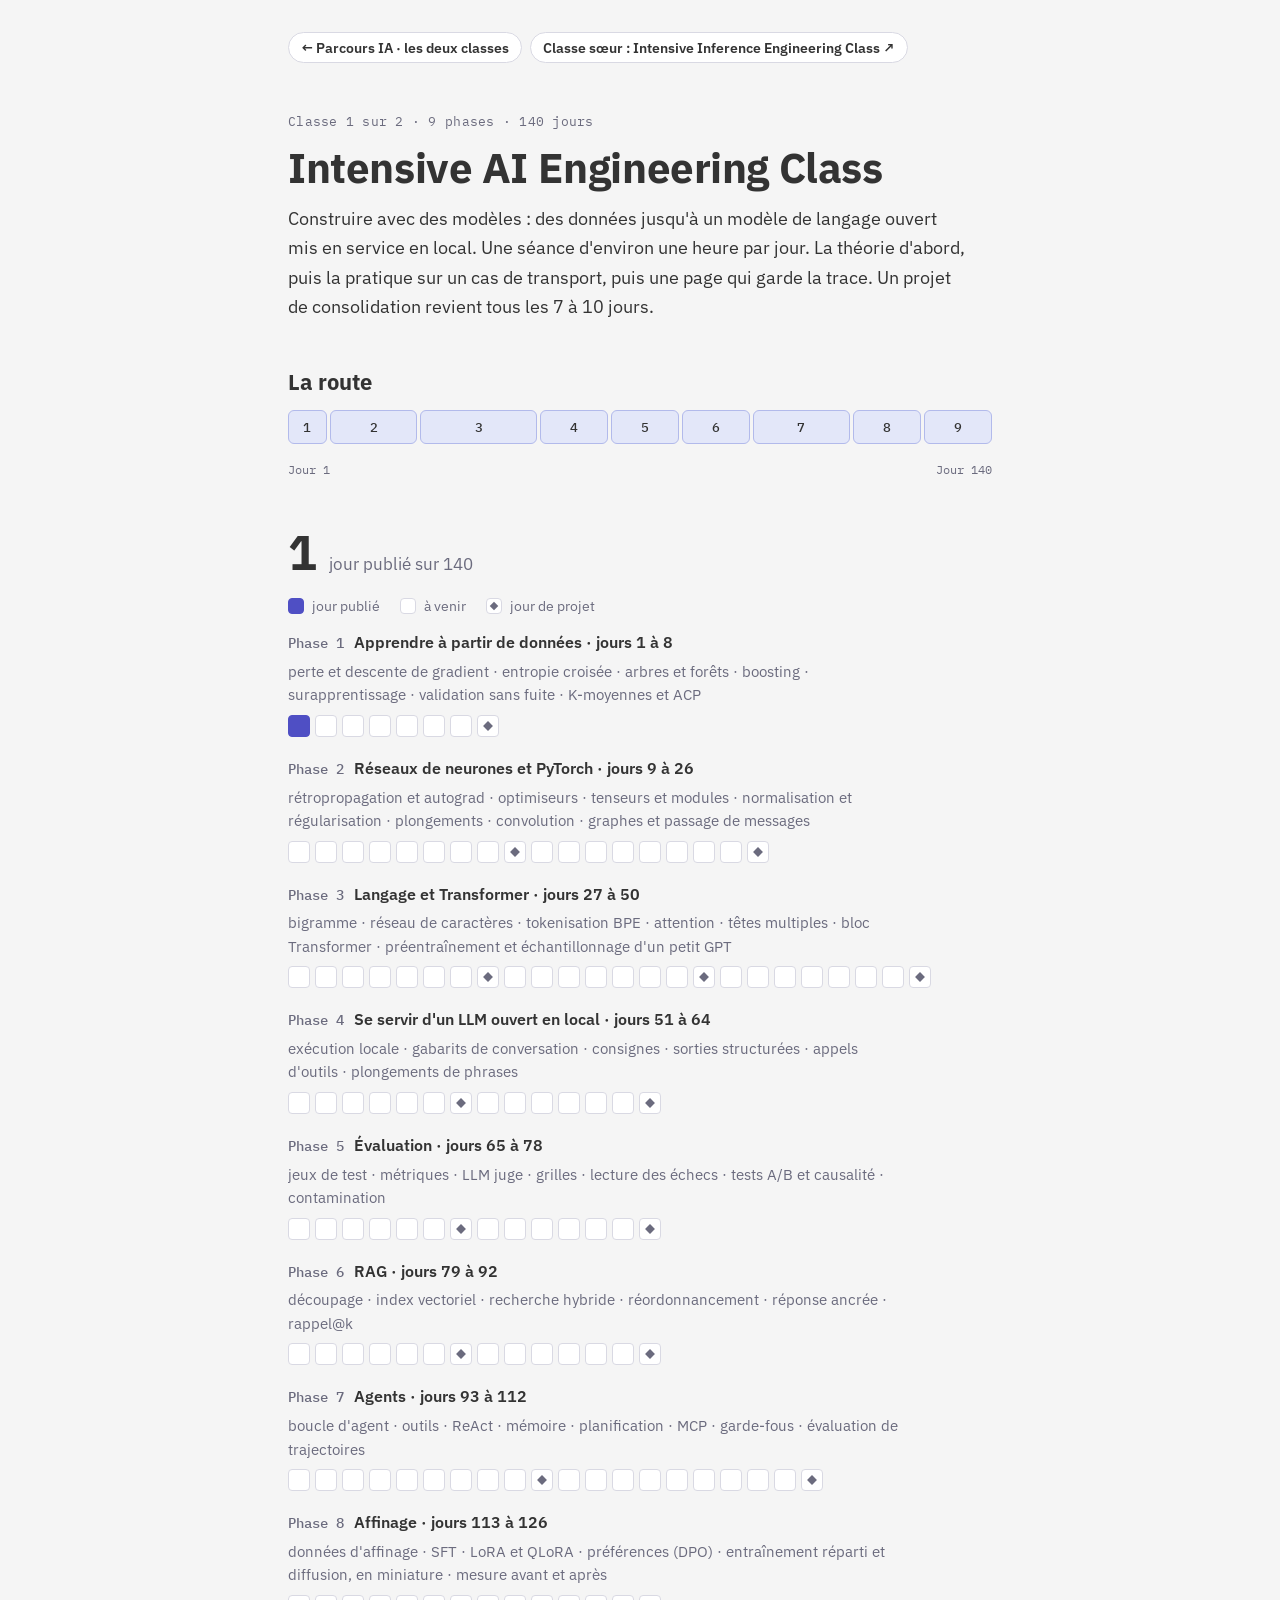
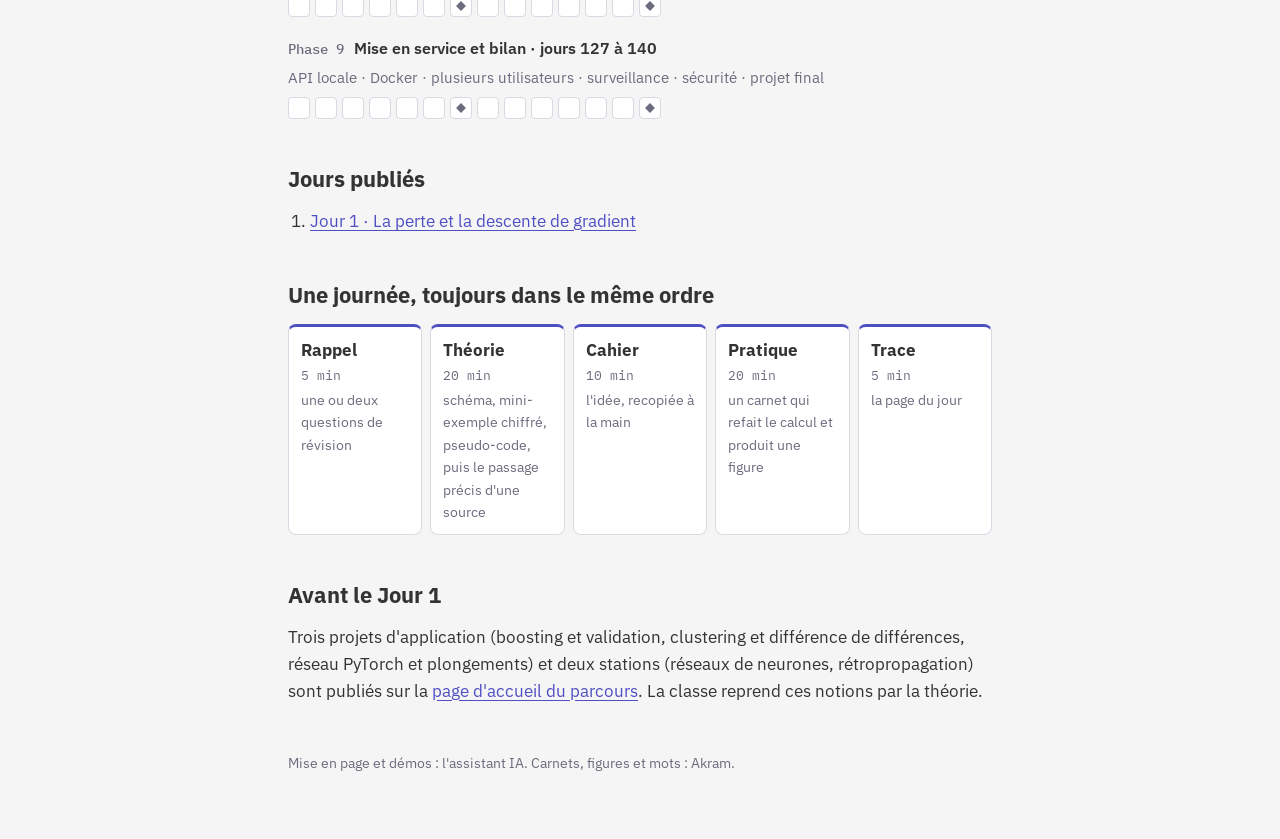
==== docs/index.html @ 98e8d077 "Ouverture de la classe : la route des 140 jours et le Jour 1, la perte et la descente de gradient" ====
<!doctype html>
<html lang="fr">
<head>
<meta charset="utf-8">
<meta name="viewport" content="width=device-width, initial-scale=1, viewport-fit=cover">
<title>Intensive AI Engineering Class</title>
<meta name="description" content="Une classe intensive de 140 jours en IA appliquée : des données jusqu'à un modèle de langage ouvert mis en service en local. La théorie d'abord, une page par jour, un projet tous les 7 à 10 jours.">
<link rel="preconnect" href="https://fonts.googleapis.com">
<link rel="preconnect" href="https://fonts.gstatic.com" crossorigin>
<link rel="stylesheet" href="https://fonts.googleapis.com/css2?family=IBM+Plex+Mono:wght@400;500&family=IBM+Plex+Sans:wght@400;600;700&display=swap">
<link rel="stylesheet" href="style.css">
</head>
<body>
<main class="page-jours">
  <nav aria-label="Pages liées">
    <ul class="liens-haut">
      <li><a href="https://akrambouznad789-cyber.github.io/roadmap-ia/">← Parcours IA · les deux classes</a></li>
      <li><a href="https://akrambouznad789-cyber.github.io/intensive-inference-engineering-class/">Classe sœur : Intensive Inference Engineering Class ↗</a></li>
    </ul>
  </nav>

  <header class="entete">
    <p class="surtitre">Classe 1 sur 2 · 9 phases · 140 jours</p>
    <h1>Intensive AI Engineering Class</h1>
    <p class="chapeau">Construire avec des modèles : des données jusqu'à un modèle de langage ouvert mis en service en local. Une séance d'environ une heure par jour. La théorie d'abord, puis la pratique sur un cas de transport, puis une page qui garde la trace. Un projet de consolidation revient tous les 7 à 10 jours.</p>
  </header>

  <section aria-labelledby="route-titre">
    <h2 id="route-titre">La route</h2>
    <ol class="ligne-phases" id="ligne-phases"></ol>
    <p class="reperes-jours" aria-hidden="true"><span>Jour 1</span><span>Jour 140</span></p>
  </section>

  <section aria-labelledby="progression-titre">
    <h2 id="progression-titre" class="sr-titre">Progression</h2>
    <p class="compte"><strong id="compte">0</strong><span id="compte-texte">jour publié sur 140</span></p>
    <p class="legende">
      <span><i class="case faite" aria-hidden="true"></i> jour publié</span>
      <span><i class="case" aria-hidden="true"></i> à venir</span>
      <span><i class="case projet" aria-hidden="true"></i> jour de projet</span>
    </p>
    <div class="phases" id="phases"></div>
  </section>

  <section aria-labelledby="liste-titre">
    <h2 id="liste-titre">Jours publiés</h2>
    <ol class="liste-jours" id="liste-jours"></ol>
    <p class="note" id="liste-vide" hidden>Aucun jour publié pour l'instant : le Jour 1 ouvre la phase 1.</p>
  </section>

  <section aria-labelledby="recette-titre">
    <h2 id="recette-titre">Une journée, toujours dans le même ordre</h2>
    <ol class="recette">
      <li><strong>Rappel</strong><span class="duree">5 min</span><span class="quoi">une ou deux questions de révision</span></li>
      <li><strong>Théorie</strong><span class="duree">20 min</span><span class="quoi">schéma, mini-exemple chiffré, pseudo-code, puis le passage précis d'une source</span></li>
      <li><strong>Cahier</strong><span class="duree">10 min</span><span class="quoi">l'idée, recopiée à la main</span></li>
      <li><strong>Pratique</strong><span class="duree">20 min</span><span class="quoi">un carnet qui refait le calcul et produit une figure</span></li>
      <li><strong>Trace</strong><span class="duree">5 min</span><span class="quoi">la page du jour</span></li>
    </ol>
  </section>

  <section aria-labelledby="avant-titre">
    <h2 id="avant-titre">Avant le Jour 1</h2>
    <p>Trois projets d'application (boosting et validation, clustering et différence de différences, réseau PyTorch et plongements) et deux stations (réseaux de neurones, rétropropagation) sont publiés sur la <a href="https://akrambouznad789-cyber.github.io/roadmap-ia/">page d'accueil du parcours</a>. La classe reprend ces notions par la théorie.</p>
  </section>

  <p class="attribution">Mise en page et démos : l'assistant IA. Carnets, figures et mots : Akram.</p>
</main>

<!-- La seule chose à mettre à jour chaque jour : une ligne par jour publié, par exemple
     { "numero": 1, "titre": "La perte et la descente de gradient" } -->
<script type="application/json" id="jours-publies">
[
  { "numero": 1, "titre": "La perte et la descente de gradient" }
]
</script>

<!-- Les phases de la classe. La vitrine (akrambouznad789-cyber.github.io) lit ce bloc et celui des jours publiés ;
     la page d'accueil du parcours (dépôt roadmap-ia) reprend les noms et les bornes. -->
<script type="application/json" id="phases-de-la-classe">
[
  { "numero": 1, "nom": "Apprendre à partir de données", "debut": 1, "fin": 8, "projets": [8],
    "contenu": "perte et descente de gradient · entropie croisée · arbres et forêts · boosting · surapprentissage · validation sans fuite · K-moyennes et ACP" },
  { "numero": 2, "nom": "Réseaux de neurones et PyTorch", "debut": 9, "fin": 26, "projets": [17, 26],
    "contenu": "rétropropagation et autograd · optimiseurs · tenseurs et modules · normalisation et régularisation · plongements · convolution · graphes et passage de messages" },
  { "numero": 3, "nom": "Langage et Transformer", "debut": 27, "fin": 50, "projets": [34, 42, 50],
    "contenu": "bigramme · réseau de caractères · tokenisation BPE · attention · têtes multiples · bloc Transformer · préentraînement et échantillonnage d'un petit GPT" },
  { "numero": 4, "nom": "Se servir d'un LLM ouvert en local", "debut": 51, "fin": 64, "projets": [57, 64],
    "contenu": "exécution locale · gabarits de conversation · consignes · sorties structurées · appels d'outils · plongements de phrases" },
  { "numero": 5, "nom": "Évaluation", "debut": 65, "fin": 78, "projets": [71, 78],
    "contenu": "jeux de test · métriques · LLM juge · grilles · lecture des échecs · tests A/B et causalité · contamination" },
  { "numero": 6, "nom": "RAG", "debut": 79, "fin": 92, "projets": [85, 92],
    "contenu": "découpage · index vectoriel · recherche hybride · réordonnancement · réponse ancrée · rappel@k" },
  { "numero": 7, "nom": "Agents", "debut": 93, "fin": 112, "projets": [102, 112],
    "contenu": "boucle d'agent · outils · ReAct · mémoire · planification · MCP · garde-fous · évaluation de trajectoires" },
  { "numero": 8, "nom": "Affinage", "debut": 113, "fin": 126, "projets": [119, 126],
    "contenu": "données d'affinage · SFT · LoRA et QLoRA · préférences (DPO) · entraînement réparti et diffusion, en miniature · mesure avant et après" },
  { "numero": 9, "nom": "Mise en service et bilan", "debut": 127, "fin": 140, "projets": [133, 140],
    "contenu": "API locale · Docker · plusieurs utilisateurs · surveillance · sécurité · projet final" }
]
</script>

<script>
  const NOMBRE_DE_JOURS = 140;
  const PHASES = JSON.parse(document.getElementById("phases-de-la-classe").textContent);

  const joursPublies = JSON.parse(document.getElementById("jours-publies").textContent);
  const titreParJour = new Map(joursPublies.map((jour) => [jour.numero, jour.titre]));
  const adresseDuJour = (numero) => `jours/jour-${String(numero).padStart(3, "0")}/`;

  function dessinerUnSegment(phase) {
    const lien = document.createElement("a");
    lien.href = `#phase-${phase.numero}`;
    lien.textContent = phase.numero;
    lien.title = `Phase ${phase.numero} · ${phase.nom} · jours ${phase.debut} à ${phase.fin}`;
    lien.setAttribute("aria-label", lien.title);
    const segment = document.createElement("li");
    segment.style.setProperty("--jours", phase.fin - phase.debut + 1);
    segment.append(lien);
    return segment;
  }

  function dessinerUnePhase(phase) {
    const bloc = document.createElement("div");
    bloc.className = "phase";
    bloc.id = `phase-${phase.numero}`;
    const titre = document.createElement("h3");
    const etiquette = document.createElement("span");
    etiquette.className = "numero";
    etiquette.textContent = `Phase ${phase.numero}`;
    titre.append(etiquette, document.createTextNode(`${phase.nom} · jours ${phase.debut} à ${phase.fin}`));
    const contenu = document.createElement("p");
    contenu.className = "contenu";
    contenu.textContent = phase.contenu;

    const cases = document.createElement("ul");
    cases.className = "cases";
    for (let numero = phase.debut; numero <= phase.fin; numero += 1) {
      const titreDuJour = titreParJour.get(numero);
      const estUnProjet = phase.projets.includes(numero);
      const description = `Jour ${numero}${estUnProjet ? ", projet" : ""}${titreDuJour ? ` : ${titreDuJour}` : ", à venir"}`;
      const marque = document.createElement(titreDuJour ? "a" : "span");
      marque.className = ["case", titreDuJour ? "faite" : "", estUnProjet ? "projet" : ""].join(" ").trim();
      marque.title = description;
      marque.setAttribute("aria-label", description);
      if (titreDuJour) {
        marque.href = adresseDuJour(numero);
      } else {
        marque.setAttribute("role", "img");
      }
      const element = document.createElement("li");
      element.append(marque);
      cases.append(element);
    }
    bloc.append(titre, contenu, cases);
    return bloc;
  }

  document.getElementById("ligne-phases").append(...PHASES.map(dessinerUnSegment));
  document.getElementById("phases").append(...PHASES.map(dessinerUnePhase));

  const nombrePublies = joursPublies.length;
  document.getElementById("compte").textContent = nombrePublies;
  document.getElementById("compte-texte").textContent =
    `${nombrePublies > 1 ? "jours publiés" : "jour publié"} sur ${NOMBRE_DE_JOURS}`;

  const liste = document.getElementById("liste-jours");
  for (const jour of [...joursPublies].sort((a, b) => a.numero - b.numero)) {
    const lien = document.createElement("a");
    lien.href = adresseDuJour(jour.numero);
    lien.textContent = `Jour ${jour.numero} · ${jour.titre}`;
    const element = document.createElement("li");
    element.append(lien);
    liste.append(element);
  }
  liste.hidden = nombrePublies === 0;
  document.getElementById("liste-vide").hidden = nombrePublies > 0;
</script>
</body>
</html>
---- docs/style.css ----
/* Pages des deux classes intensives : la route des 140 jours et une fiche de cahier par jour.
   Le même fichier sert aux deux classes : une retouche ici se reporte dans l'autre classe.
   Une colonne de lecture d'environ 70 caractères ; la démo déborde un peu sur les grands écrans.
   Charte « Quiet Light indigo » : le thème Quiet Light de VS Code, violet tiré vers le bleu ;
   IBM Plex Sans pour le texte, IBM Plex Mono pour le code et les chiffres. */
:root {
  --fond: #F5F5F5;
  --surface: #FFFFFF;
  --texte: #333333;
  --secondaire: #6B6B7E;
  --filet: #D9D9E3;
  --accent: #4F4FC4;      /* liens, compteur, focus */
  --marque: #4F4FC4;      /* série 1 des graphiques : ce qu'on veut montrer */
  --serie-2: #C0702A;
  --serie-3: #008B7E;
  --neutre: #C9C9D6;      /* le contexte dans un graphique */
  --police-texte: "IBM Plex Sans", "Segoe UI", system-ui, sans-serif;
  --police-code: "IBM Plex Mono", ui-monospace, Consolas, monospace;
  color-scheme: light;
}
@media (prefers-color-scheme: dark) {
  :root:not([data-theme="light"]) {
    --fond: #1C1C24; --surface: #262632; --texte: #E6E6EE; --secondaire: #A3A3B5; --filet: #3A3A4A;
    --accent: #9C9CF2; --marque: #7C7CE8; --serie-2: #C47A38; --serie-3: #2FA898; --neutre: #4A4A5E;
    color-scheme: dark;
  }
}
:root[data-theme="dark"] {
  --fond: #1C1C24; --surface: #262632; --texte: #E6E6EE; --secondaire: #A3A3B5; --filet: #3A3A4A;
  --accent: #9C9CF2; --marque: #7C7CE8; --serie-2: #C47A38; --serie-3: #2FA898; --neutre: #4A4A5E;
  color-scheme: dark;
}
/* La classe Inférence marque ses jours en sarcelle (série 3) ; les liens restent indigo. */
.classe-inference { --marque: var(--serie-3); }

* { box-sizing: border-box; }
[hidden] { display: none !important; }
/* Titre lu par les lecteurs d'écran, caché à l'œil : le grand compteur le remplace. */
.sr-titre { position: absolute; width: 1px; height: 1px; overflow: hidden; clip-path: inset(50%); white-space: nowrap; }
body {
  margin: 0;
  background: var(--fond);
  color: var(--texte);
  font-family: var(--police-texte);
  font-size: 17px;
  line-height: 1.6;
}
.page-jour, .page-jours {
  max-width: 46rem;
  margin: 0 auto;
  padding-left: max(16px, env(safe-area-inset-left, 0px));
  padding-right: max(16px, env(safe-area-inset-right, 0px));
  padding-block: 32px 64px;
  display: grid;
  gap: 48px;
}
.page-jour > *, .page-jours > * { min-width: 0; }
h1, h2, h3 { margin: 0; line-height: 1.15; text-wrap: balance; }
h1 { font-size: clamp(1.9rem, 5vw, 2.6rem); font-weight: 700; letter-spacing: -0.01em; }
h2 { font-size: 1.35rem; font-weight: 700; }
h3 { font-size: 1.05rem; font-weight: 600; }
p, ul, ol { margin: 0; }
ul, ol { padding-left: 1.3em; display: grid; gap: 6px; }
a { color: var(--accent); text-underline-offset: 3px; }
a:focus-visible, button:focus-visible, input:focus-visible { outline: 3px solid var(--accent); outline-offset: 2px; }
code { font-family: var(--police-code); font-size: 0.9em; overflow-wrap: anywhere; }

/* En-tête du jour */
.retour { font-family: var(--police-code); font-size: 0.85rem; }
.entete { display: grid; gap: 12px; }
.surtitre { font-family: var(--police-code); font-size: 0.82rem; color: var(--secondaire); letter-spacing: 0.02em; }
.compteur { height: 6px; border-radius: 3px; background: color-mix(in oklab, var(--marque) 16%, var(--surface)); overflow: hidden; }
.compteur span { display: block; height: 100%; border-radius: 3px; background: var(--marque); }
.chapeau { font-size: 1.15rem; max-width: 62ch; }

/* Sections numérotées : l'ordre de la journée (notions, démo, pratique, mots) */
.page-jour section { display: grid; gap: 16px; }
.page-jour section > * { min-width: 0; }
.numero { font-family: var(--police-code); font-weight: 500; color: var(--secondaire); margin-right: 10px; }
.page-jour p { max-width: 68ch; }

/* Encadrés : seuls le schéma et la démo sont des objets à part */
.carte { background: var(--surface); border: 1px solid var(--filet); border-radius: 10px; padding: 18px; display: grid; gap: 14px; }
@media (min-width: 64rem) { #demo .carte { margin-inline: -4rem; } }
figure { margin: 0; display: grid; gap: 8px; min-width: 0; }
figcaption, .note { color: var(--secondaire); font-size: 0.9rem; }
.defilant { overflow-x: auto; }
.defilant svg { display: block; width: 100%; height: auto; }
/* Un schéma garde un texte lisible sur téléphone : il défile de côté plutôt que de rétrécir. */
.defilant svg.schema { min-width: 520px; }

/* Pseudo-code : la recette à recopier dans le cahier */
pre.pseudo {
  margin: 0; padding: 14px 16px; overflow-x: auto;
  font-family: var(--police-code); font-size: 0.9rem; line-height: 1.55;
  background: var(--surface); border: 1px solid var(--filet); border-left: 3px solid var(--accent); border-radius: 0 8px 8px 0;
}

/* Tableaux de chiffres */
table.chiffres { border-collapse: collapse; width: 100%; font-size: 0.93rem; font-variant-numeric: tabular-nums; }
table.chiffres th { font-family: var(--police-code); font-weight: 500; font-size: 0.78rem; color: var(--secondaire); text-align: right; padding: 6px 10px; border-bottom: 1px solid var(--filet); }
table.chiffres td { text-align: right; padding: 6px 10px; border-bottom: 1px solid var(--filet); white-space: nowrap; }
table.chiffres th:first-child, table.chiffres td:first-child { text-align: left; }
table.chiffres tfoot td { border-bottom: none; font-weight: 600; }

/* Ce qui reste à écrire par Akram */
.a-ecrire { border: 1px dashed var(--filet); border-radius: 8px; padding: 12px 14px; color: var(--secondaire); font-style: italic; }

/* Commandes des démos */
.commandes { display: flex; flex-wrap: wrap; gap: 8px; align-items: center; }
.bouton {
  font: 600 0.9rem/1 var(--police-texte); padding: 9px 14px 8px; border-radius: 999px;
  border: 1px solid var(--filet); background: var(--surface); color: var(--texte); cursor: pointer;
}
.bouton:hover { border-color: var(--secondaire); }
.bouton[aria-pressed="true"] { background: var(--texte); color: var(--surface); border-color: var(--texte); }
.lecture { font-family: var(--police-code); font-size: 0.88rem; color: var(--secondaire); }
.lecture strong { color: var(--texte); font-weight: 500; }
.curseur { display: inline-flex; align-items: center; gap: 8px; margin-right: 14px; font-family: var(--police-code); font-size: 0.88rem; }
.curseur output { min-width: 1.2em; color: var(--texte); }
.curseur input { accent-color: var(--marque); }

/* Graphiques en SVG : textes aux couleurs du thème, marques fines */
.axe { stroke: var(--filet); stroke-width: 1; }
.svg-texte { font-family: var(--police-code); font-size: 12px; fill: var(--secondaire); }
.svg-texte-fort { font-family: var(--police-code); font-size: 12px; fill: var(--texte); }
.trait-contexte { fill: none; stroke: var(--neutre); stroke-width: 2; stroke-linecap: round; stroke-linejoin: round; }
.trait-accent { fill: none; stroke: var(--marque); stroke-width: 2; stroke-linecap: round; stroke-linejoin: round; }
.point-accent { fill: var(--marque); stroke: var(--surface); stroke-width: 2; }
.point-contexte { fill: var(--secondaire); stroke: var(--surface); stroke-width: 2; }
.boite { fill: var(--surface); stroke: var(--filet); stroke-width: 1.2; }
.boite-accent { fill: var(--surface); stroke: var(--marque); stroke-width: 1.6; }
.fleche { stroke: var(--secondaire); stroke-width: 1.4; fill: none; }
.pointe { fill: var(--secondaire); }

.sources ul { font-size: 0.95rem; }
.attribution { color: var(--secondaire); font-size: 0.85rem; }

/* Page de la route : liens du haut, la ligne des phases, une rangée de cases par phase */
.liens-haut { display: flex; flex-wrap: wrap; gap: 8px; list-style: none; padding: 0; }
.liens-haut a {
  display: inline-block; font: 600 0.88rem/1 var(--police-texte); padding: 8px 12px 7px; border-radius: 999px;
  border: 1px solid var(--filet); background: var(--surface); color: var(--texte); text-decoration: none;
}
.liens-haut a:hover { border-color: var(--texte); }
/* Un segment par phase, large comme son nombre de jours (--jours, posé sur chaque segment). */
.ligne-phases { display: flex; gap: 3px; list-style: none; padding: 0; }
.ligne-phases li { flex: var(--jours) 1 0; min-width: 0; }
.ligne-phases a {
  display: grid; place-items: center; height: 34px; border-radius: 6px; text-decoration: none;
  background: color-mix(in oklab, var(--marque) 14%, var(--surface));
  border: 1px solid color-mix(in oklab, var(--marque) 40%, var(--surface));
  color: var(--texte); font: 500 0.82rem/1 var(--police-code);
}
.ligne-phases a:hover { background: color-mix(in oklab, var(--marque) 28%, var(--surface)); }
.reperes-jours { display: flex; justify-content: space-between; font-family: var(--police-code); font-size: 0.78rem; color: var(--secondaire); }
.page-jours section { display: grid; gap: 16px; }
.page-jours section > * { min-width: 0; }
.compte { display: flex; align-items: baseline; gap: 12px; flex-wrap: wrap; }
.compte strong { font-size: 3rem; font-weight: 700; line-height: 1; }
.compte span { color: var(--secondaire); }
.phases { display: grid; gap: 22px; }
.phase { display: grid; gap: 8px; scroll-margin-top: 16px; }
.phase h3 { font-size: 0.98rem; }
.phase h3 .numero { font-size: 0.85rem; }
.phase .contenu { color: var(--secondaire); font-size: 0.92rem; max-width: 68ch; }
.cases { display: flex; flex-wrap: wrap; gap: 5px; list-style: none; padding: 0; }
.case {
  position: relative; display: block; width: 22px; height: 22px; border-radius: 4px;
  border: 1px solid var(--filet); background: var(--surface);
}
.case.faite { background: var(--marque); border-color: var(--marque); }
/* Un jour de projet porte un losange : la forme dit le projet, pas la couleur seule. */
.case.projet::after {
  content: ""; position: absolute; left: 50%; top: 50%; width: 7px; height: 7px;
  transform: translate(-50%, -50%) rotate(45deg); background: var(--secondaire);
}
.case.faite.projet::after { background: var(--surface); }
a.case:hover { outline: 2px solid var(--texte); outline-offset: 1px; }
.legende { display: flex; flex-wrap: wrap; gap: 8px 20px; color: var(--secondaire); font-size: 0.88rem; align-items: center; }
.legende span { display: inline-flex; gap: 8px; align-items: center; }
.legende .case { width: 16px; height: 16px; }
.legende .case.projet::after { width: 6px; height: 6px; }
.liste-jours { font-variant-numeric: tabular-nums; }
/* La recette d'une journée : cinq moments, toujours dans le même ordre. */
.recette { display: grid; grid-template-columns: repeat(auto-fit, minmax(118px, 1fr)); gap: 8px; list-style: none; padding: 0; }
.recette li {
  background: var(--surface); border: 1px solid var(--filet); border-top: 3px solid var(--marque);
  border-radius: 8px; padding: 10px 12px; display: grid; gap: 2px; align-content: start;
}
.recette .duree { font-family: var(--police-code); font-size: 0.8rem; color: var(--secondaire); }
.recette .quoi { font-size: 0.88rem; color: var(--secondaire); }

@media (prefers-reduced-motion: reduce) { * { transition: none !important; animation: none !important; } }
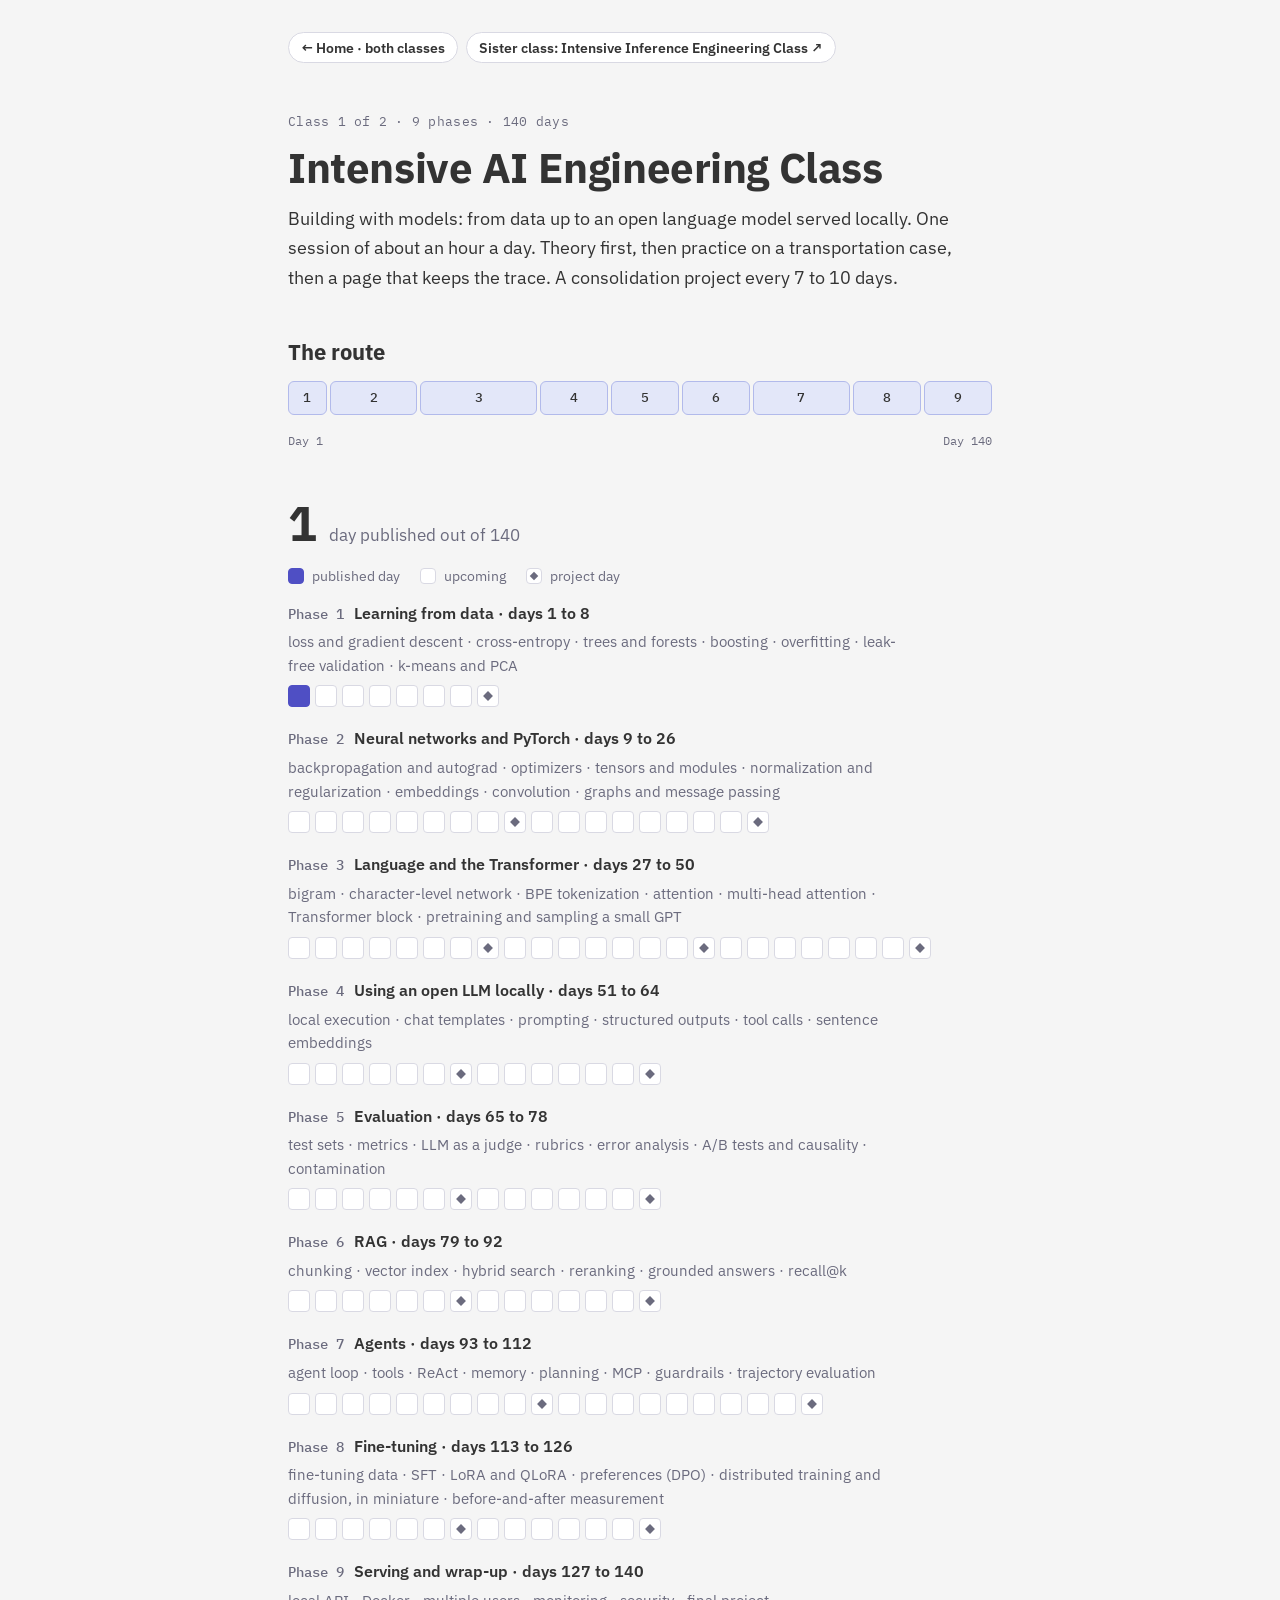
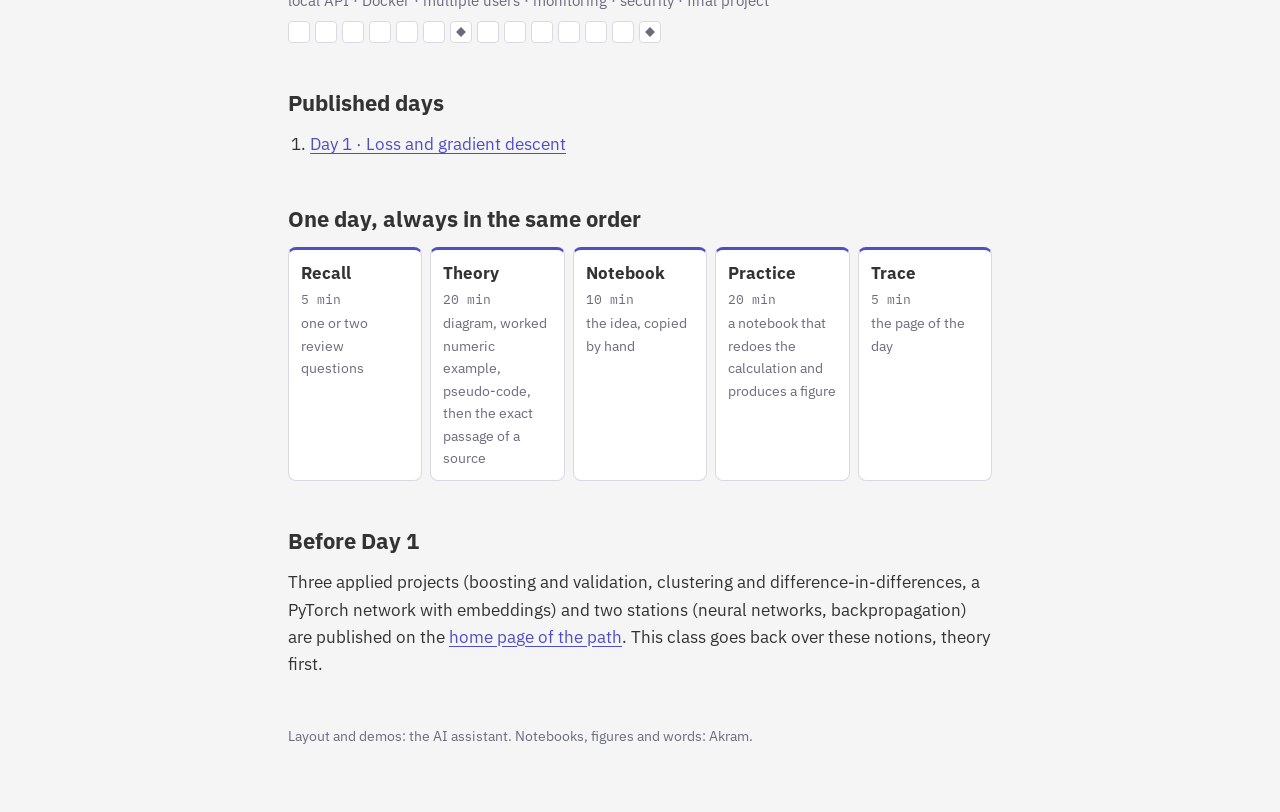
==== commit c9297278: "Public content in English: route, Day 1 page, notebook, figure, template and README The Day 1 notebo" ====
--- a/docs/index.html
+++ b/docs/index.html
@@ -1,10 +1,10 @@
 <!doctype html>
-<html lang="fr">
+<html lang="en">
 <head>
 <meta charset="utf-8">
 <meta name="viewport" content="width=device-width, initial-scale=1, viewport-fit=cover">
 <title>Intensive AI Engineering Class</title>
-<meta name="description" content="Une classe intensive de 140 jours en IA appliquée : des données jusqu'à un modèle de langage ouvert mis en service en local. La théorie d'abord, une page par jour, un projet tous les 7 à 10 jours.">
+<meta name="description" content="A 140-day intensive class in applied AI: from data up to an open language model served locally. Theory first, one page a day, a project every 7 to 10 days.">
 <link rel="preconnect" href="https://fonts.googleapis.com">
 <link rel="preconnect" href="https://fonts.gstatic.com" crossorigin>
 <link rel="stylesheet" href="https://fonts.googleapis.com/css2?family=IBM+Plex+Mono:wght@400;500&family=IBM+Plex+Sans:wght@400;600;700&display=swap">
@@ -12,169 +12,170 @@
 </head>
 <body>
 <main class="page-jours">
-  <nav aria-label="Pages liées">
+  <nav aria-label="Related pages">
     <ul class="liens-haut">
-      <li><a href="https://akrambouznad789-cyber.github.io/roadmap-ia/">← Parcours IA · les deux classes</a></li>
-      <li><a href="https://akrambouznad789-cyber.github.io/intensive-inference-engineering-class/">Classe sœur : Intensive Inference Engineering Class ↗</a></li>
+      <li><a href="https://akrambouznad789-cyber.github.io/roadmap-ia/">← Home · both classes</a></li>
+      <li><a href="https://akrambouznad789-cyber.github.io/intensive-inference-engineering-class/">Sister class: Intensive Inference Engineering Class ↗</a></li>
     </ul>
   </nav>
 
   <header class="entete">
-    <p class="surtitre">Classe 1 sur 2 · 9 phases · 140 jours</p>
+    <p class="surtitre">Class 1 of 2 · 9 phases · 140 days</p>
     <h1>Intensive AI Engineering Class</h1>
-    <p class="chapeau">Construire avec des modèles : des données jusqu'à un modèle de langage ouvert mis en service en local. Une séance d'environ une heure par jour. La théorie d'abord, puis la pratique sur un cas de transport, puis une page qui garde la trace. Un projet de consolidation revient tous les 7 à 10 jours.</p>
+    <p class="chapeau">Building with models: from data up to an open language model served locally. One session of about an hour a day. Theory first, then practice on a transportation case, then a page that keeps the trace. A consolidation project every 7 to 10 days.</p>
   </header>
 
-  <section aria-labelledby="route-titre">
-    <h2 id="route-titre">La route</h2>
-    <ol class="ligne-phases" id="ligne-phases"></ol>
-    <p class="reperes-jours" aria-hidden="true"><span>Jour 1</span><span>Jour 140</span></p>
+  <section aria-labelledby="route-title">
+    <h2 id="route-title">The route</h2>
+    <ol class="ligne-phases" id="phase-line"></ol>
+    <p class="reperes-jours" aria-hidden="true"><span>Day 1</span><span>Day 140</span></p>
   </section>
 
-  <section aria-labelledby="progression-titre">
-    <h2 id="progression-titre" class="sr-titre">Progression</h2>
-    <p class="compte"><strong id="compte">0</strong><span id="compte-texte">jour publié sur 140</span></p>
+  <section aria-labelledby="progress-title">
+    <h2 id="progress-title" class="sr-titre">Progress</h2>
+    <p class="compte"><strong id="count">0</strong><span id="count-text">day published out of 140</span></p>
     <p class="legende">
-      <span><i class="case faite" aria-hidden="true"></i> jour publié</span>
-      <span><i class="case" aria-hidden="true"></i> à venir</span>
-      <span><i class="case projet" aria-hidden="true"></i> jour de projet</span>
+      <span><i class="case faite" aria-hidden="true"></i> published day</span>
+      <span><i class="case" aria-hidden="true"></i> upcoming</span>
+      <span><i class="case projet" aria-hidden="true"></i> project day</span>
     </p>
     <div class="phases" id="phases"></div>
   </section>
 
-  <section aria-labelledby="liste-titre">
-    <h2 id="liste-titre">Jours publiés</h2>
-    <ol class="liste-jours" id="liste-jours"></ol>
-    <p class="note" id="liste-vide" hidden>Aucun jour publié pour l'instant : le Jour 1 ouvre la phase 1.</p>
+  <section aria-labelledby="list-title">
+    <h2 id="list-title">Published days</h2>
+    <ol class="liste-jours" id="day-list"></ol>
+    <p class="note" id="empty-list" hidden>No day published yet: Day 1 opens phase 1.</p>
   </section>
 
-  <section aria-labelledby="recette-titre">
-    <h2 id="recette-titre">Une journée, toujours dans le même ordre</h2>
+  <section aria-labelledby="recipe-title">
+    <h2 id="recipe-title">One day, always in the same order</h2>
     <ol class="recette">
-      <li><strong>Rappel</strong><span class="duree">5 min</span><span class="quoi">une ou deux questions de révision</span></li>
-      <li><strong>Théorie</strong><span class="duree">20 min</span><span class="quoi">schéma, mini-exemple chiffré, pseudo-code, puis le passage précis d'une source</span></li>
-      <li><strong>Cahier</strong><span class="duree">10 min</span><span class="quoi">l'idée, recopiée à la main</span></li>
-      <li><strong>Pratique</strong><span class="duree">20 min</span><span class="quoi">un carnet qui refait le calcul et produit une figure</span></li>
-      <li><strong>Trace</strong><span class="duree">5 min</span><span class="quoi">la page du jour</span></li>
+      <li><strong>Recall</strong><span class="duree">5 min</span><span class="quoi">one or two review questions</span></li>
+      <li><strong>Theory</strong><span class="duree">20 min</span><span class="quoi">diagram, worked numeric example, pseudo-code, then the exact passage of a source</span></li>
+      <li><strong>Notebook</strong><span class="duree">10 min</span><span class="quoi">the idea, copied by hand</span></li>
+      <li><strong>Practice</strong><span class="duree">20 min</span><span class="quoi">a notebook that redoes the calculation and produces a figure</span></li>
+      <li><strong>Trace</strong><span class="duree">5 min</span><span class="quoi">the page of the day</span></li>
     </ol>
   </section>
 
-  <section aria-labelledby="avant-titre">
-    <h2 id="avant-titre">Avant le Jour 1</h2>
-    <p>Trois projets d'application (boosting et validation, clustering et différence de différences, réseau PyTorch et plongements) et deux stations (réseaux de neurones, rétropropagation) sont publiés sur la <a href="https://akrambouznad789-cyber.github.io/roadmap-ia/">page d'accueil du parcours</a>. La classe reprend ces notions par la théorie.</p>
+  <section aria-labelledby="before-title">
+    <h2 id="before-title">Before Day 1</h2>
+    <p>Three applied projects (boosting and validation, clustering and difference-in-differences, a PyTorch network with embeddings) and two stations (neural networks, backpropagation) are published on the <a href="https://akrambouznad789-cyber.github.io/roadmap-ia/">home page of the path</a>. This class goes back over these notions, theory first.</p>
   </section>
 
-  <p class="attribution">Mise en page et démos : l'assistant IA. Carnets, figures et mots : Akram.</p>
+  <p class="attribution">Layout and demos: the AI assistant. Notebooks, figures and words: Akram.</p>
 </main>
 
-<!-- La seule chose à mettre à jour chaque jour : une ligne par jour publié, par exemple
-     { "numero": 1, "titre": "La perte et la descente de gradient" } -->
+<!-- The only thing to update each day: one line per published day, for example
+     { "numero": 1, "titre": "Loss and gradient descent" }
+     The block ids and keys stay in French: the showcase site reads them. -->
 <script type="application/json" id="jours-publies">
 [
-  { "numero": 1, "titre": "La perte et la descente de gradient" }
+  { "numero": 1, "titre": "Loss and gradient descent" }
 ]
 </script>
 
-<!-- Les phases de la classe. La vitrine (akrambouznad789-cyber.github.io) lit ce bloc et celui des jours publiés ;
-     la page d'accueil du parcours (dépôt roadmap-ia) reprend les noms et les bornes. -->
+<!-- The phases of the class. The showcase site (akrambouznad789-cyber.github.io) reads this block and the published days;
+     the home page of the path (repository roadmap-ia) repeats their names and bounds. -->
 <script type="application/json" id="phases-de-la-classe">
 [
-  { "numero": 1, "nom": "Apprendre à partir de données", "debut": 1, "fin": 8, "projets": [8],
-    "contenu": "perte et descente de gradient · entropie croisée · arbres et forêts · boosting · surapprentissage · validation sans fuite · K-moyennes et ACP" },
-  { "numero": 2, "nom": "Réseaux de neurones et PyTorch", "debut": 9, "fin": 26, "projets": [17, 26],
-    "contenu": "rétropropagation et autograd · optimiseurs · tenseurs et modules · normalisation et régularisation · plongements · convolution · graphes et passage de messages" },
-  { "numero": 3, "nom": "Langage et Transformer", "debut": 27, "fin": 50, "projets": [34, 42, 50],
-    "contenu": "bigramme · réseau de caractères · tokenisation BPE · attention · têtes multiples · bloc Transformer · préentraînement et échantillonnage d'un petit GPT" },
-  { "numero": 4, "nom": "Se servir d'un LLM ouvert en local", "debut": 51, "fin": 64, "projets": [57, 64],
-    "contenu": "exécution locale · gabarits de conversation · consignes · sorties structurées · appels d'outils · plongements de phrases" },
-  { "numero": 5, "nom": "Évaluation", "debut": 65, "fin": 78, "projets": [71, 78],
-    "contenu": "jeux de test · métriques · LLM juge · grilles · lecture des échecs · tests A/B et causalité · contamination" },
+  { "numero": 1, "nom": "Learning from data", "debut": 1, "fin": 8, "projets": [8],
+    "contenu": "loss and gradient descent · cross-entropy · trees and forests · boosting · overfitting · leak-free validation · k-means and PCA" },
+  { "numero": 2, "nom": "Neural networks and PyTorch", "debut": 9, "fin": 26, "projets": [17, 26],
+    "contenu": "backpropagation and autograd · optimizers · tensors and modules · normalization and regularization · embeddings · convolution · graphs and message passing" },
+  { "numero": 3, "nom": "Language and the Transformer", "debut": 27, "fin": 50, "projets": [34, 42, 50],
+    "contenu": "bigram · character-level network · BPE tokenization · attention · multi-head attention · Transformer block · pretraining and sampling a small GPT" },
+  { "numero": 4, "nom": "Using an open LLM locally", "debut": 51, "fin": 64, "projets": [57, 64],
+    "contenu": "local execution · chat templates · prompting · structured outputs · tool calls · sentence embeddings" },
+  { "numero": 5, "nom": "Evaluation", "debut": 65, "fin": 78, "projets": [71, 78],
+    "contenu": "test sets · metrics · LLM as a judge · rubrics · error analysis · A/B tests and causality · contamination" },
   { "numero": 6, "nom": "RAG", "debut": 79, "fin": 92, "projets": [85, 92],
-    "contenu": "découpage · index vectoriel · recherche hybride · réordonnancement · réponse ancrée · rappel@k" },
+    "contenu": "chunking · vector index · hybrid search · reranking · grounded answers · recall@k" },
   { "numero": 7, "nom": "Agents", "debut": 93, "fin": 112, "projets": [102, 112],
-    "contenu": "boucle d'agent · outils · ReAct · mémoire · planification · MCP · garde-fous · évaluation de trajectoires" },
-  { "numero": 8, "nom": "Affinage", "debut": 113, "fin": 126, "projets": [119, 126],
-    "contenu": "données d'affinage · SFT · LoRA et QLoRA · préférences (DPO) · entraînement réparti et diffusion, en miniature · mesure avant et après" },
-  { "numero": 9, "nom": "Mise en service et bilan", "debut": 127, "fin": 140, "projets": [133, 140],
-    "contenu": "API locale · Docker · plusieurs utilisateurs · surveillance · sécurité · projet final" }
+    "contenu": "agent loop · tools · ReAct · memory · planning · MCP · guardrails · trajectory evaluation" },
+  { "numero": 8, "nom": "Fine-tuning", "debut": 113, "fin": 126, "projets": [119, 126],
+    "contenu": "fine-tuning data · SFT · LoRA and QLoRA · preferences (DPO) · distributed training and diffusion, in miniature · before-and-after measurement" },
+  { "numero": 9, "nom": "Serving and wrap-up", "debut": 127, "fin": 140, "projets": [133, 140],
+    "contenu": "local API · Docker · multiple users · monitoring · security · final project" }
 ]
 </script>
 
 <script>
-  const NOMBRE_DE_JOURS = 140;
+  const NUMBER_OF_DAYS = 140;
   const PHASES = JSON.parse(document.getElementById("phases-de-la-classe").textContent);
 
-  const joursPublies = JSON.parse(document.getElementById("jours-publies").textContent);
-  const titreParJour = new Map(joursPublies.map((jour) => [jour.numero, jour.titre]));
-  const adresseDuJour = (numero) => `jours/jour-${String(numero).padStart(3, "0")}/`;
+  const publishedDays = JSON.parse(document.getElementById("jours-publies").textContent);
+  const titleByDay = new Map(publishedDays.map((day) => [day.numero, day.titre]));
+  const dayAddress = (number) => `jours/jour-${String(number).padStart(3, "0")}/`;
 
-  function dessinerUnSegment(phase) {
-    const lien = document.createElement("a");
-    lien.href = `#phase-${phase.numero}`;
-    lien.textContent = phase.numero;
-    lien.title = `Phase ${phase.numero} · ${phase.nom} · jours ${phase.debut} à ${phase.fin}`;
-    lien.setAttribute("aria-label", lien.title);
+  function drawSegment(phase) {
+    const link = document.createElement("a");
+    link.href = `#phase-${phase.numero}`;
+    link.textContent = phase.numero;
+    link.title = `Phase ${phase.numero} · ${phase.nom} · days ${phase.debut} to ${phase.fin}`;
+    link.setAttribute("aria-label", link.title);
     const segment = document.createElement("li");
     segment.style.setProperty("--jours", phase.fin - phase.debut + 1);
-    segment.append(lien);
+    segment.append(link);
     return segment;
   }
 
-  function dessinerUnePhase(phase) {
-    const bloc = document.createElement("div");
-    bloc.className = "phase";
-    bloc.id = `phase-${phase.numero}`;
-    const titre = document.createElement("h3");
-    const etiquette = document.createElement("span");
-    etiquette.className = "numero";
-    etiquette.textContent = `Phase ${phase.numero}`;
-    titre.append(etiquette, document.createTextNode(`${phase.nom} · jours ${phase.debut} à ${phase.fin}`));
-    const contenu = document.createElement("p");
-    contenu.className = "contenu";
-    contenu.textContent = phase.contenu;
+  function drawPhase(phase) {
+    const block = document.createElement("div");
+    block.className = "phase";
+    block.id = `phase-${phase.numero}`;
+    const title = document.createElement("h3");
+    const label = document.createElement("span");
+    label.className = "numero";
+    label.textContent = `Phase ${phase.numero}`;
+    title.append(label, document.createTextNode(`${phase.nom} · days ${phase.debut} to ${phase.fin}`));
+    const content = document.createElement("p");
+    content.className = "contenu";
+    content.textContent = phase.contenu;
 
-    const cases = document.createElement("ul");
-    cases.className = "cases";
-    for (let numero = phase.debut; numero <= phase.fin; numero += 1) {
-      const titreDuJour = titreParJour.get(numero);
-      const estUnProjet = phase.projets.includes(numero);
-      const description = `Jour ${numero}${estUnProjet ? ", projet" : ""}${titreDuJour ? ` : ${titreDuJour}` : ", à venir"}`;
-      const marque = document.createElement(titreDuJour ? "a" : "span");
-      marque.className = ["case", titreDuJour ? "faite" : "", estUnProjet ? "projet" : ""].join(" ").trim();
-      marque.title = description;
-      marque.setAttribute("aria-label", description);
-      if (titreDuJour) {
-        marque.href = adresseDuJour(numero);
+    const squares = document.createElement("ul");
+    squares.className = "cases";
+    for (let number = phase.debut; number <= phase.fin; number += 1) {
+      const dayTitle = titleByDay.get(number);
+      const isProject = phase.projets.includes(number);
+      const description = `Day ${number}${isProject ? ", project" : ""}${dayTitle ? `: ${dayTitle}` : ", upcoming"}`;
+      const mark = document.createElement(dayTitle ? "a" : "span");
+      mark.className = ["case", dayTitle ? "faite" : "", isProject ? "projet" : ""].join(" ").trim();
+      mark.title = description;
+      mark.setAttribute("aria-label", description);
+      if (dayTitle) {
+        mark.href = dayAddress(number);
       } else {
-        marque.setAttribute("role", "img");
+        mark.setAttribute("role", "img");
       }
-      const element = document.createElement("li");
-      element.append(marque);
-      cases.append(element);
+      const item = document.createElement("li");
+      item.append(mark);
+      squares.append(item);
     }
-    bloc.append(titre, contenu, cases);
-    return bloc;
+    block.append(title, content, squares);
+    return block;
   }
 
-  document.getElementById("ligne-phases").append(...PHASES.map(dessinerUnSegment));
-  document.getElementById("phases").append(...PHASES.map(dessinerUnePhase));
+  document.getElementById("phase-line").append(...PHASES.map(drawSegment));
+  document.getElementById("phases").append(...PHASES.map(drawPhase));
 
-  const nombrePublies = joursPublies.length;
-  document.getElementById("compte").textContent = nombrePublies;
-  document.getElementById("compte-texte").textContent =
-    `${nombrePublies > 1 ? "jours publiés" : "jour publié"} sur ${NOMBRE_DE_JOURS}`;
+  const numberPublished = publishedDays.length;
+  document.getElementById("count").textContent = numberPublished;
+  document.getElementById("count-text").textContent =
+    `${numberPublished === 1 ? "day" : "days"} published out of ${NUMBER_OF_DAYS}`;
 
-  const liste = document.getElementById("liste-jours");
-  for (const jour of [...joursPublies].sort((a, b) => a.numero - b.numero)) {
-    const lien = document.createElement("a");
-    lien.href = adresseDuJour(jour.numero);
-    lien.textContent = `Jour ${jour.numero} · ${jour.titre}`;
-    const element = document.createElement("li");
-    element.append(lien);
-    liste.append(element);
+  const list = document.getElementById("day-list");
+  for (const day of [...publishedDays].sort((a, b) => a.numero - b.numero)) {
+    const link = document.createElement("a");
+    link.href = dayAddress(day.numero);
+    link.textContent = `Day ${day.numero} · ${day.titre}`;
+    const item = document.createElement("li");
+    item.append(link);
+    list.append(item);
   }
-  liste.hidden = nombrePublies === 0;
-  document.getElementById("liste-vide").hidden = nombrePublies > 0;
+  list.hidden = numberPublished === 0;
+  document.getElementById("empty-list").hidden = numberPublished > 0;
 </script>
 </body>
 </html>
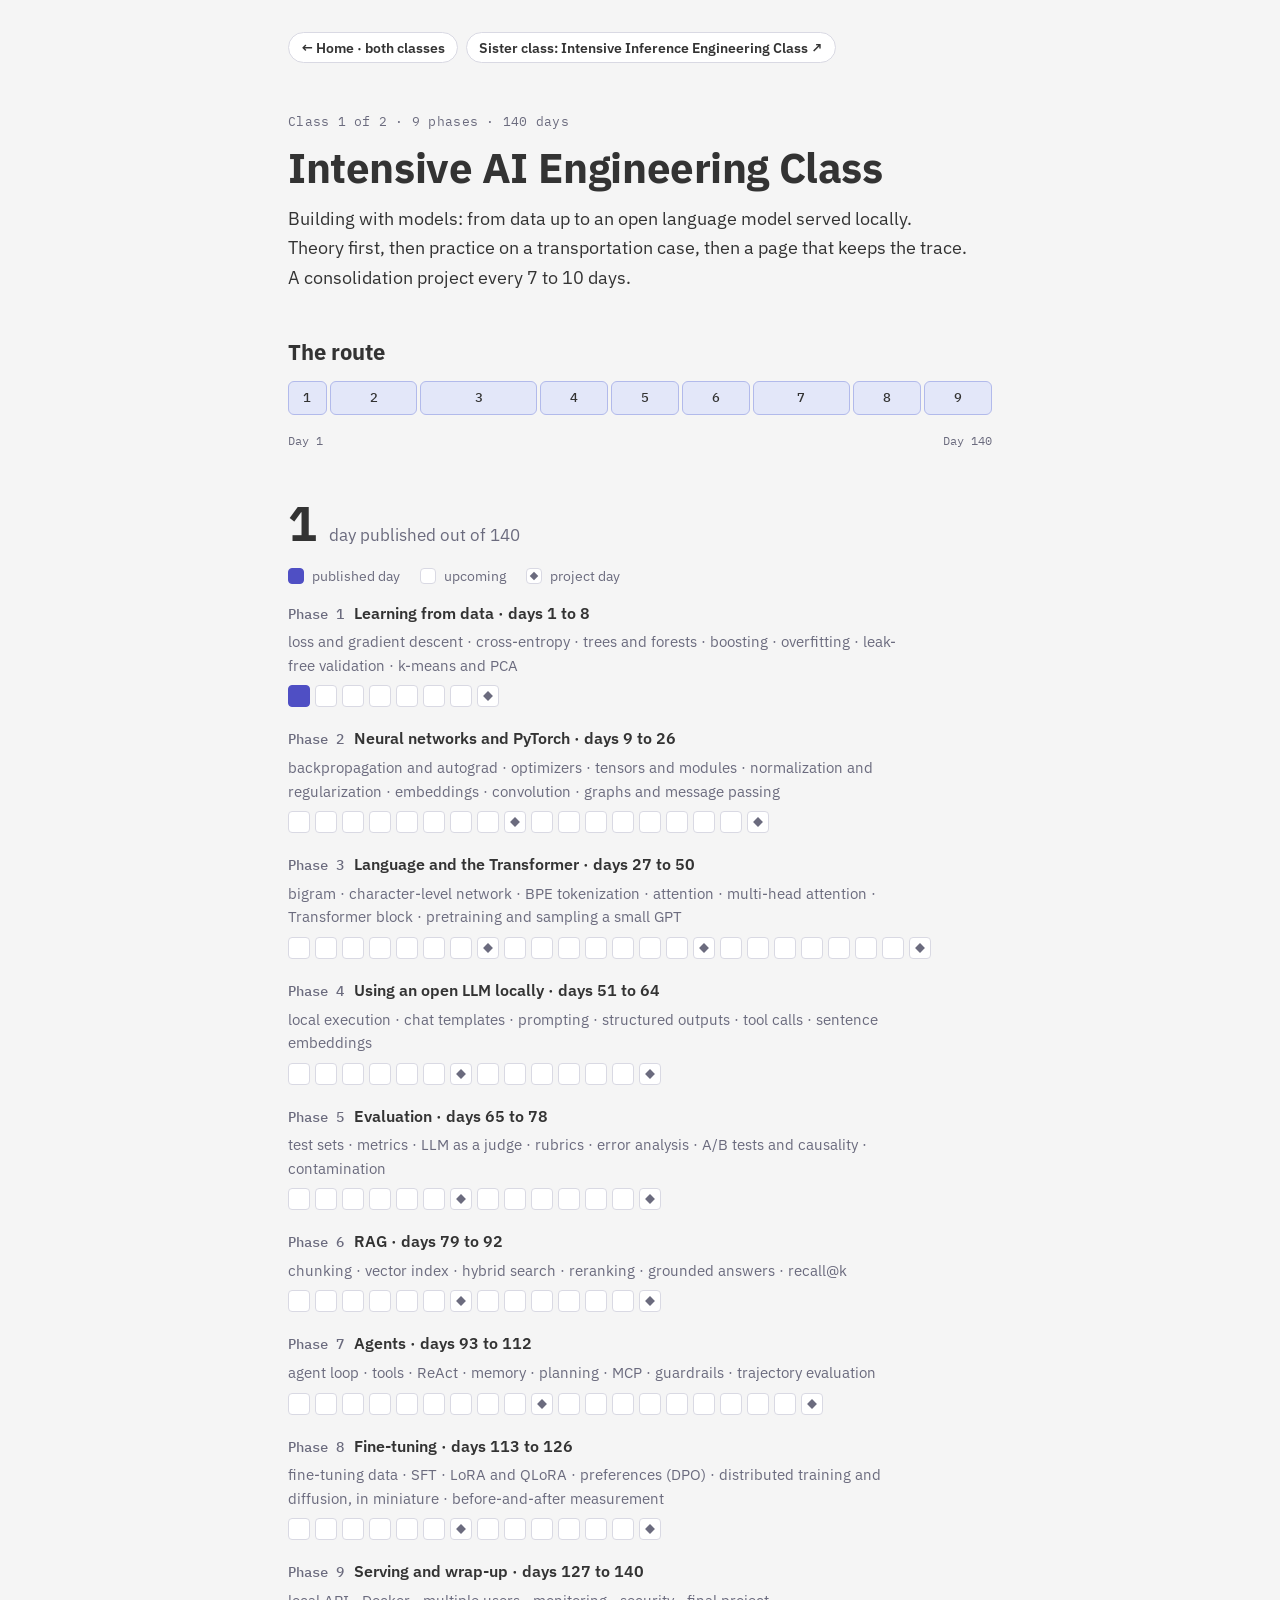
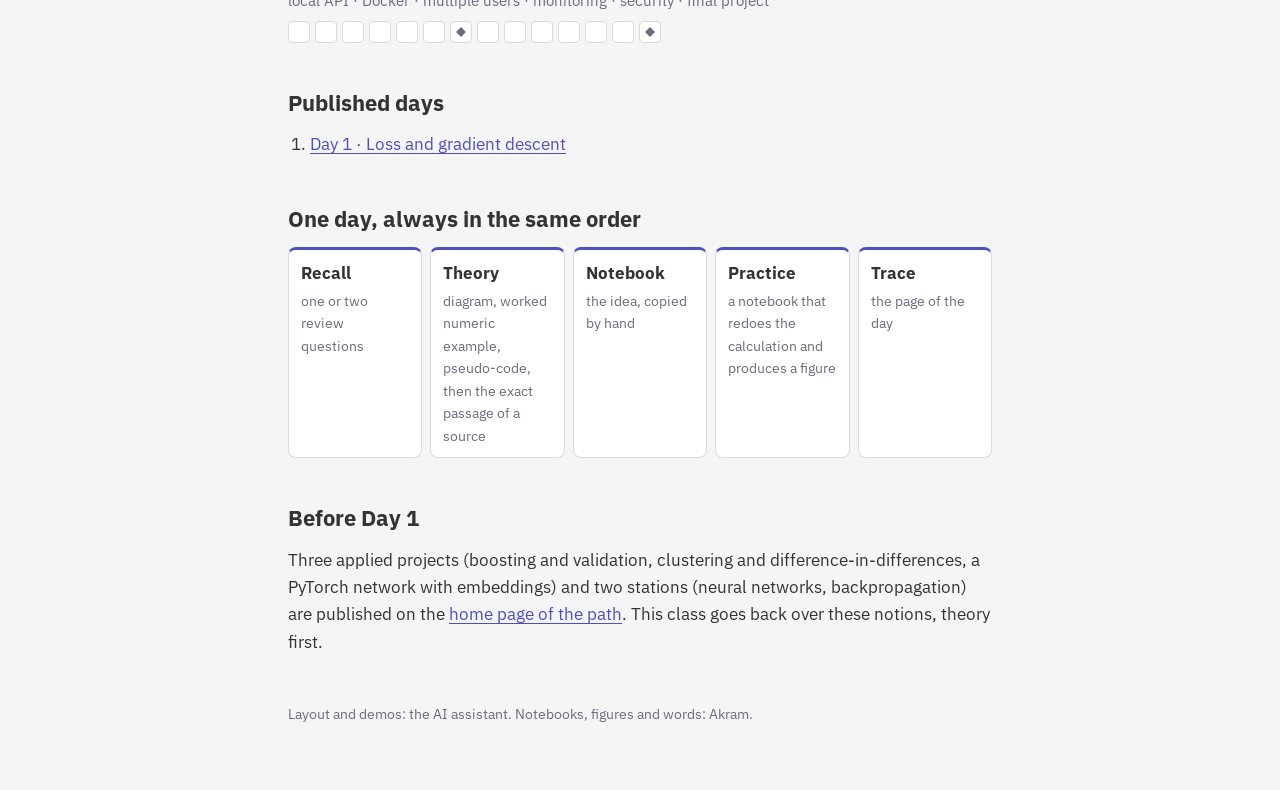
==== commit 170f4aa1: "Remove session times from the public pages; keep the assistant settings out of the repository" ====
--- a/docs/index.html
+++ b/docs/index.html
@@ -22,7 +22,7 @@
   <header class="entete">
     <p class="surtitre">Class 1 of 2 · 9 phases · 140 days</p>
     <h1>Intensive AI Engineering Class</h1>
-    <p class="chapeau">Building with models: from data up to an open language model served locally. One session of about an hour a day. Theory first, then practice on a transportation case, then a page that keeps the trace. A consolidation project every 7 to 10 days.</p>
+    <p class="chapeau">Building with models: from data up to an open language model served locally. Theory first, then practice on a transportation case, then a page that keeps the trace. A consolidation project every 7 to 10 days.</p>
   </header>
 
   <section aria-labelledby="route-title">
@@ -51,11 +51,11 @@
   <section aria-labelledby="recipe-title">
     <h2 id="recipe-title">One day, always in the same order</h2>
     <ol class="recette">
-      <li><strong>Recall</strong><span class="duree">5 min</span><span class="quoi">one or two review questions</span></li>
-      <li><strong>Theory</strong><span class="duree">20 min</span><span class="quoi">diagram, worked numeric example, pseudo-code, then the exact passage of a source</span></li>
-      <li><strong>Notebook</strong><span class="duree">10 min</span><span class="quoi">the idea, copied by hand</span></li>
-      <li><strong>Practice</strong><span class="duree">20 min</span><span class="quoi">a notebook that redoes the calculation and produces a figure</span></li>
-      <li><strong>Trace</strong><span class="duree">5 min</span><span class="quoi">the page of the day</span></li>
+      <li><strong>Recall</strong><span class="quoi">one or two review questions</span></li>
+      <li><strong>Theory</strong><span class="quoi">diagram, worked numeric example, pseudo-code, then the exact passage of a source</span></li>
+      <li><strong>Notebook</strong><span class="quoi">the idea, copied by hand</span></li>
+      <li><strong>Practice</strong><span class="quoi">a notebook that redoes the calculation and produces a figure</span></li>
+      <li><strong>Trace</strong><span class="quoi">the page of the day</span></li>
     </ol>
   </section>
 
--- a/docs/style.css
+++ b/docs/style.css
@@ -188,7 +188,6 @@
   background: var(--surface); border: 1px solid var(--filet); border-top: 3px solid var(--marque);
   border-radius: 8px; padding: 10px 12px; display: grid; gap: 2px; align-content: start;
 }
-.recette .duree { font-family: var(--police-code); font-size: 0.8rem; color: var(--secondaire); }
 .recette .quoi { font-size: 0.88rem; color: var(--secondaire); }
 
 @media (prefers-reduced-motion: reduce) { * { transition: none !important; animation: none !important; } }
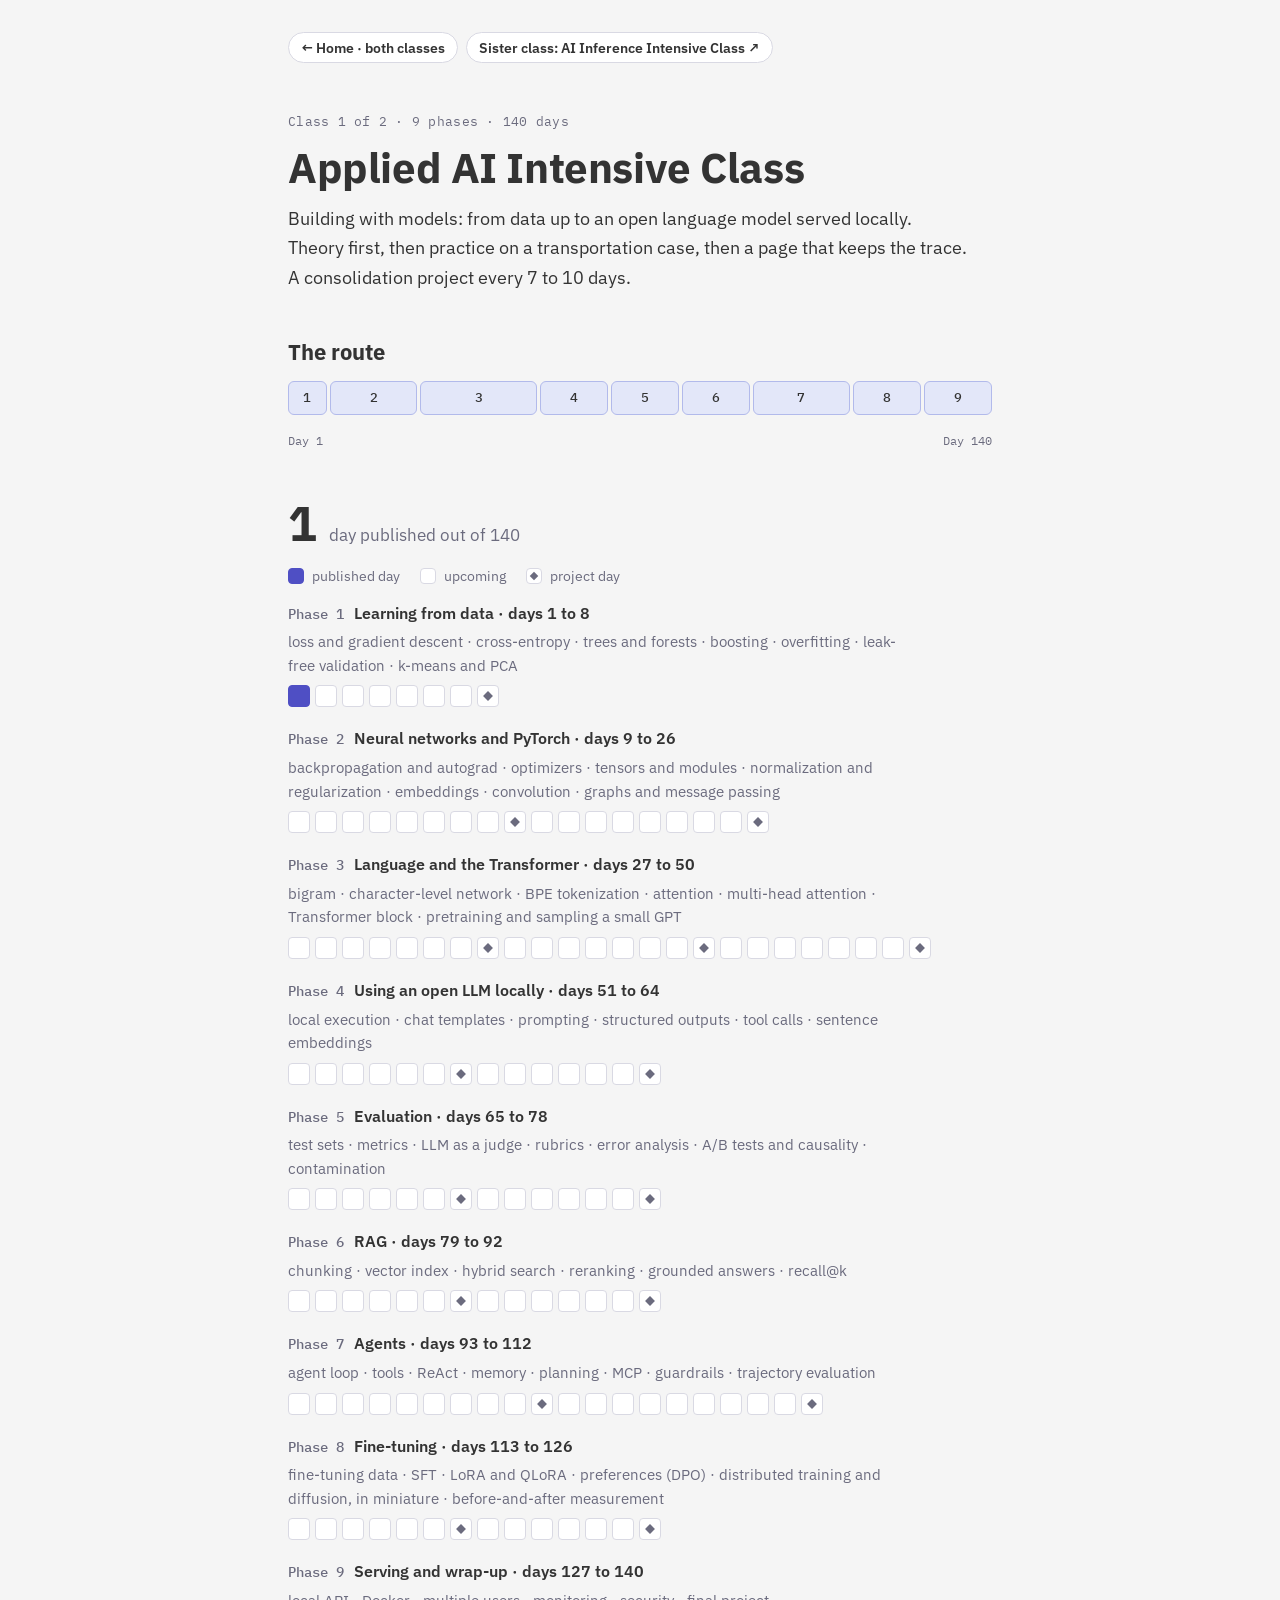
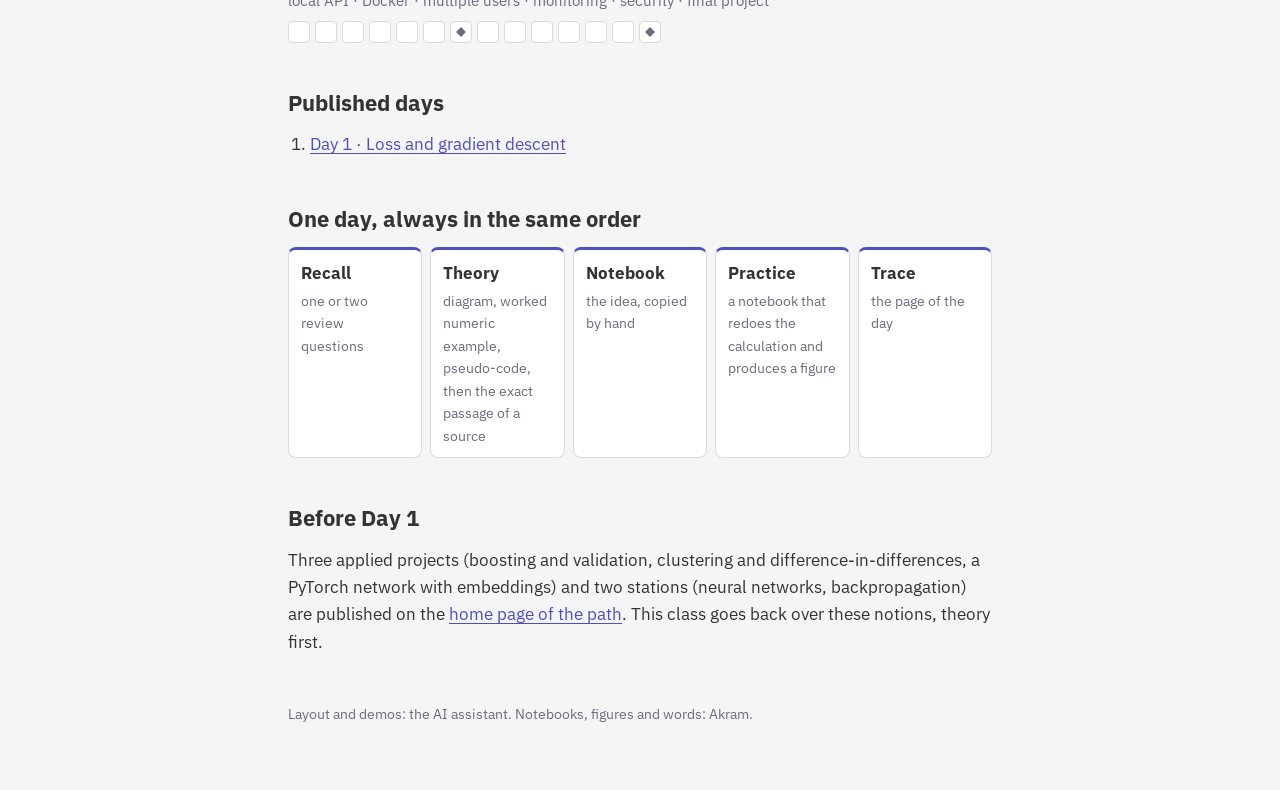
==== commit 7a01146c: "Rename: Applied AI Intensive Class" ====
--- a/docs/index.html
+++ b/docs/index.html
@@ -3,7 +3,7 @@
 <head>
 <meta charset="utf-8">
 <meta name="viewport" content="width=device-width, initial-scale=1, viewport-fit=cover">
-<title>Intensive AI Engineering Class</title>
+<title>Applied AI Intensive Class</title>
 <meta name="description" content="A 140-day intensive class in applied AI: from data up to an open language model served locally. Theory first, one page a day, a project every 7 to 10 days.">
 <link rel="preconnect" href="https://fonts.googleapis.com">
 <link rel="preconnect" href="https://fonts.gstatic.com" crossorigin>
@@ -15,13 +15,13 @@
   <nav aria-label="Related pages">
     <ul class="liens-haut">
       <li><a href="https://akrambouznad789-cyber.github.io/roadmap-ia/">← Home · both classes</a></li>
-      <li><a href="https://akrambouznad789-cyber.github.io/intensive-inference-engineering-class/">Sister class: Intensive Inference Engineering Class ↗</a></li>
+      <li><a href="https://akrambouznad789-cyber.github.io/ai-inference-intensive-class/">Sister class: AI Inference Intensive Class ↗</a></li>
     </ul>
   </nav>
 
   <header class="entete">
     <p class="surtitre">Class 1 of 2 · 9 phases · 140 days</p>
-    <h1>Intensive AI Engineering Class</h1>
+    <h1>Applied AI Intensive Class</h1>
     <p class="chapeau">Building with models: from data up to an open language model served locally. Theory first, then practice on a transportation case, then a page that keeps the trace. A consolidation project every 7 to 10 days.</p>
   </header>
 
--- a/docs/style.css
+++ b/docs/style.css
@@ -136,6 +136,24 @@
 .sources ul { font-size: 0.95rem; }
 .attribution { color: var(--secondaire); font-size: 0.85rem; }
 
+/* Sources : une carte par ressource (vidéo, lecture, article), avec le passage précis et un bouton qui y mène.
+   Jamais de capture d'écran d'une ressource : la carte renvoie à l'original. */
+.cartes-sources { list-style: none; padding: 0; margin: 0; display: grid; grid-template-columns: repeat(auto-fit, minmax(240px, 1fr)); gap: 12px; }
+.carte-source {
+  background: var(--surface); border: 1px solid var(--filet); border-top: 3px solid var(--marque); border-radius: 10px;
+  padding: 14px 16px; display: grid; gap: 6px; align-content: start;
+}
+.type-source { display: flex; align-items: center; gap: 6px; font-family: var(--police-code); font-size: 0.76rem; color: var(--secondaire); text-transform: uppercase; letter-spacing: 0.04em; }
+.type-source svg { width: 14px; height: 14px; color: var(--marque); flex: none; }
+.carte-source h3 { font-size: 1rem; line-height: 1.3; }
+.passage { font-family: var(--police-code); font-size: 0.85rem; color: var(--secondaire); }
+.citation { font-size: 0.9rem; font-style: italic; border-left: 2px solid var(--filet); padding-left: 10px; }
+.bouton-source {
+  justify-self: start; margin-top: 4px; font: 600 0.88rem/1 var(--police-texte); padding: 8px 13px 7px; border-radius: 999px;
+  border: 1px solid var(--marque); color: var(--texte); text-decoration: none;
+}
+.bouton-source:hover { background: color-mix(in oklab, var(--marque) 14%, var(--surface)); }
+
 /* Page de la route : liens du haut, la ligne des phases, une rangée de cases par phase */
 .liens-haut { display: flex; flex-wrap: wrap; gap: 8px; list-style: none; padding: 0; }
 .liens-haut a {
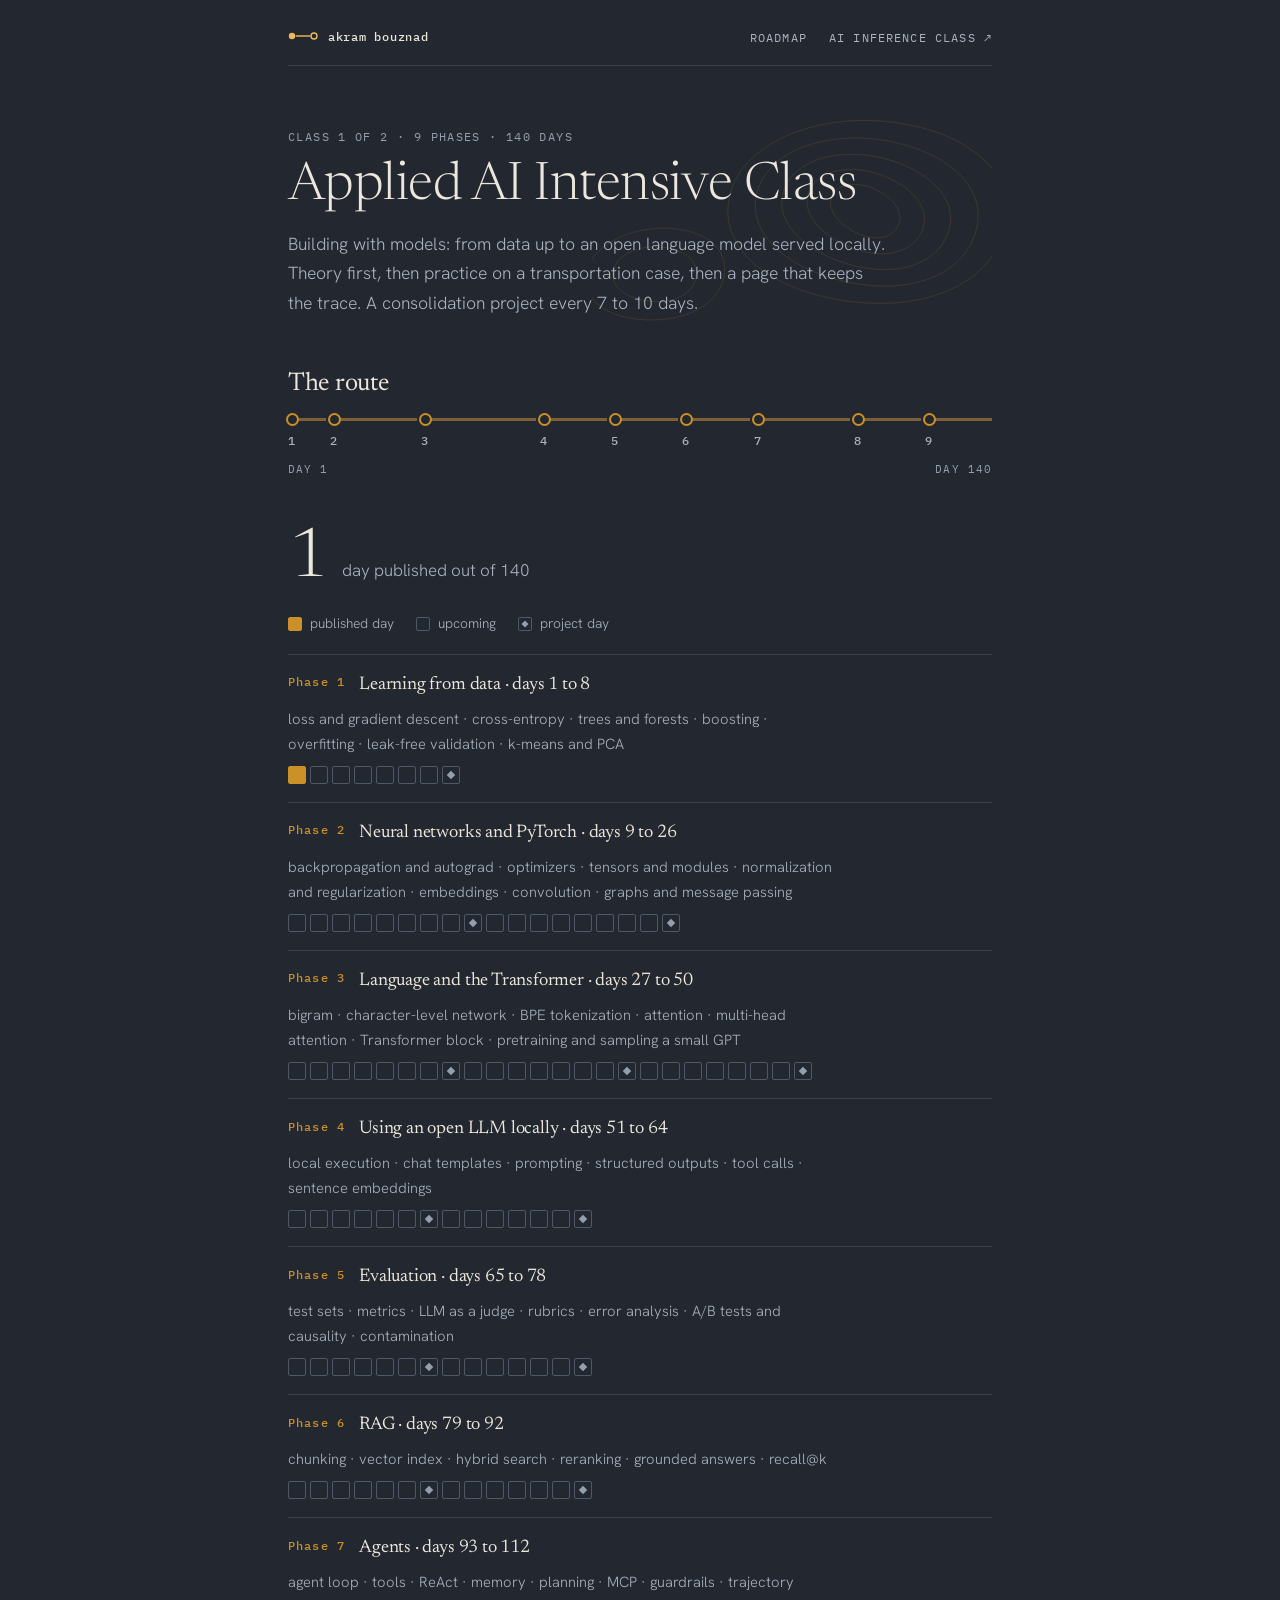
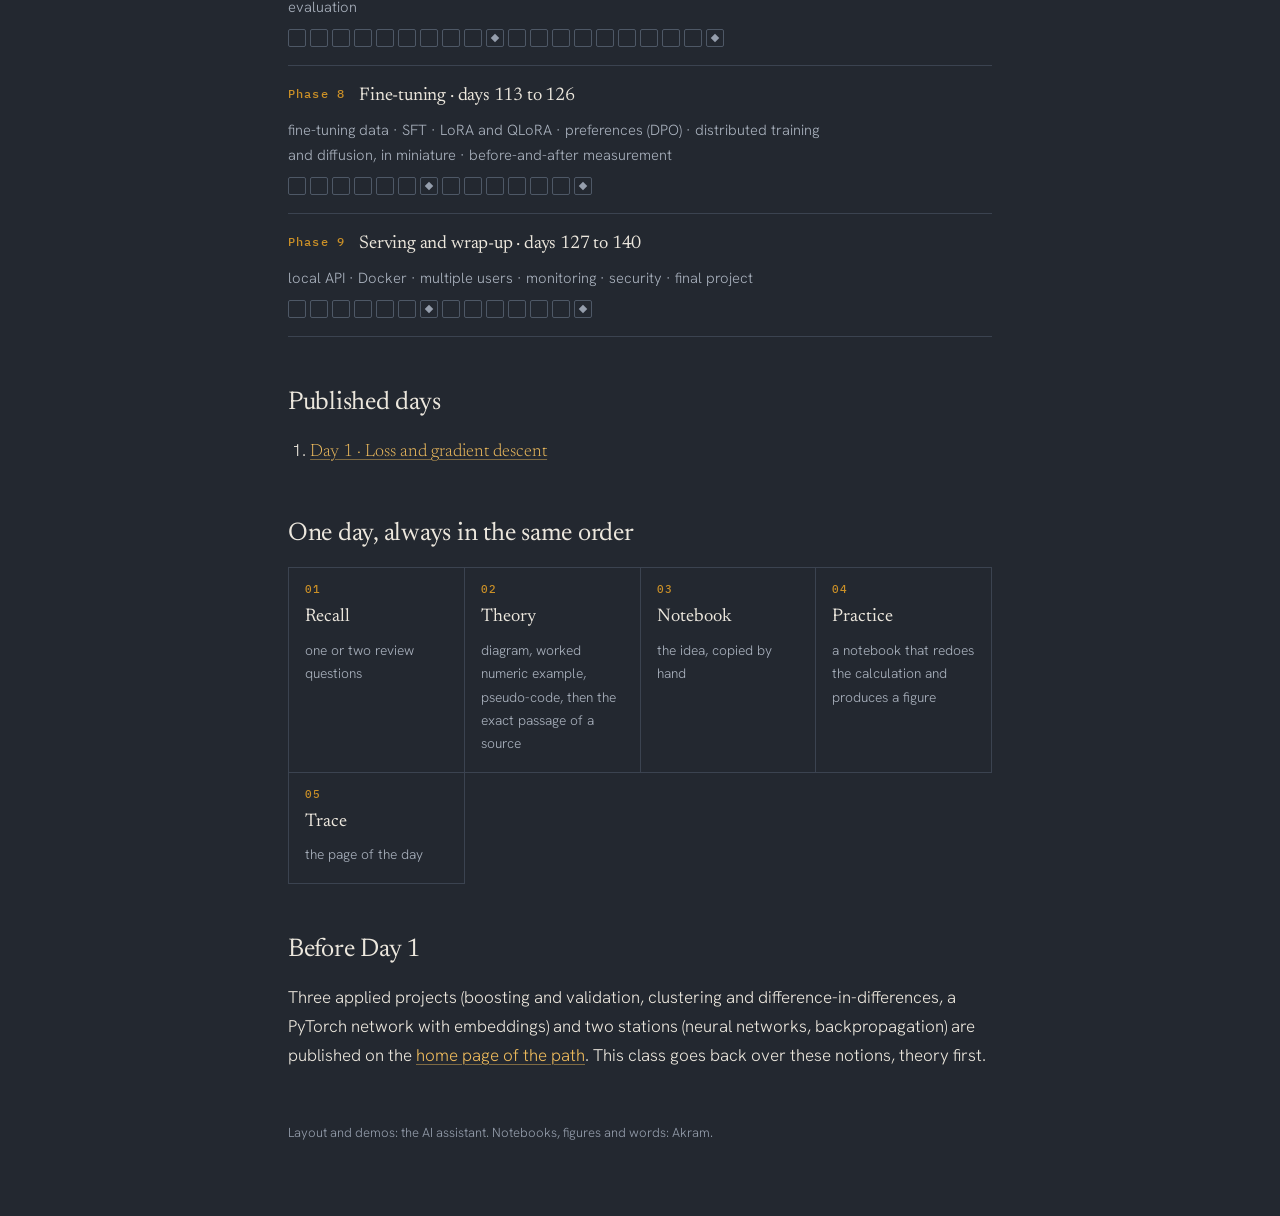
==== commit 7176fda6: "Night route identity: lighter dark theme, finer type (Newsreader, Hanken Grotesk, IBM Plex Mono), am" ====
--- a/docs/index.html
+++ b/docs/index.html
@@ -7,15 +7,16 @@
 <meta name="description" content="A 140-day intensive class in applied AI: from data up to an open language model served locally. Theory first, one page a day, a project every 7 to 10 days.">
 <link rel="preconnect" href="https://fonts.googleapis.com">
 <link rel="preconnect" href="https://fonts.gstatic.com" crossorigin>
-<link rel="stylesheet" href="https://fonts.googleapis.com/css2?family=IBM+Plex+Mono:wght@400;500&family=IBM+Plex+Sans:wght@400;600;700&display=swap">
+<link rel="stylesheet" href="https://fonts.googleapis.com/css2?family=Hanken+Grotesk:ital,wght@0,300..600;1,300..600&family=IBM+Plex+Mono:wght@400;500&family=Newsreader:ital,opsz,wght@0,6..72,300..500;1,6..72,300..500&display=swap">
 <link rel="stylesheet" href="style.css">
 </head>
 <body>
 <main class="page-jours">
-  <nav aria-label="Related pages">
+  <nav class="barre" aria-label="Related pages">
+    <a class="signature" href="https://akrambouznad789-cyber.github.io/"><svg viewBox="0 0 30 10" aria-hidden="true"><circle cx="4" cy="5" r="3.2" fill="currentColor"/><line x1="7.6" y1="5" x2="22.4" y2="5" stroke="currentColor" stroke-width="1.4"/><circle cx="26" cy="5" r="3" fill="none" stroke="currentColor" stroke-width="1.4"/></svg>akram bouznad</a>
     <ul class="liens-haut">
-      <li><a href="https://akrambouznad789-cyber.github.io/roadmap-ia/">← Home · both classes</a></li>
-      <li><a href="https://akrambouznad789-cyber.github.io/ai-inference-intensive-class/">Sister class: AI Inference Intensive Class ↗</a></li>
+      <li><a href="https://akrambouznad789-cyber.github.io/roadmap-ia/">Roadmap</a></li>
+      <li><a href="https://akrambouznad789-cyber.github.io/ai-inference-intensive-class/">AI Inference class ↗</a></li>
     </ul>
   </nav>
 
--- a/docs/style.css
+++ b/docs/style.css
@@ -1,37 +1,31 @@
-/* Pages des deux classes intensives : la route des 140 jours et une fiche de cahier par jour.
+/* Pages des deux classes intensives : la route des 140 jours et une fiche par jour.
    Le même fichier sert aux deux classes : une retouche ici se reporte dans l'autre classe.
-   Une colonne de lecture d'environ 70 caractères ; la démo déborde un peu sur les grands écrans.
-   Charte « Quiet Light indigo » : le thème Quiet Light de VS Code, violet tiré vers le bleu ;
-   IBM Plex Sans pour le texte, IBM Plex Mono pour le code et les chiffres. */
+   Identité « Route de nuit » : un graphite bleuté, une ligne ambre comme une route la nuit, des courbes de niveau.
+   Newsreader (titres), Hanken Grotesk en poids fins (texte), IBM Plex Mono (étiquettes, chiffres, code).
+   Sombre seulement : la même ambiance d'une page à l'autre, sur la vitrine, la page d'accueil et les deux classes. */
 :root {
-  --fond: #F5F5F5;
-  --surface: #FFFFFF;
-  --texte: #333333;
-  --secondaire: #6B6B7E;
-  --filet: #D9D9E3;
-  --accent: #4F4FC4;      /* liens, compteur, focus */
-  --marque: #4F4FC4;      /* série 1 des graphiques : ce qu'on veut montrer */
-  --serie-2: #C0702A;
-  --serie-3: #008B7E;
-  --neutre: #C9C9D6;      /* le contexte dans un graphique */
-  --police-texte: "IBM Plex Sans", "Segoe UI", system-ui, sans-serif;
+  --fond: #232830;
+  --surface: #2A3039;
+  --relief: #323944;
+  --texte: #ECE7DD;
+  --secondaire: #AAB2BE;
+  --discret: #959EAC;       /* étiquettes en mono : 4,5:1 au moins sur le fond et les surfaces */
+  --filet: #3B4350;
+  --filet-fort: #4E5866;
+  --signature: #EDBA5C;     /* l'ambre de l'identité : la marque, les numéros */
+  --accent: #EDBA5C;        /* liens et focus */
+  --marque: #CB9027;        /* série 1 des graphiques et couleur de la classe : ce qu'on veut montrer */
+  --serie-2: #2FAE9D;       /* sarcelle : la classe Inférence */
+  --serie-3: #5E8FE6;       /* bleu : la recherche */
+  --neutre: #5B6473;        /* le contexte dans un graphique */
+  --sur-marque: #1B1F26;    /* texte posé sur un aplat de couleur */
+  --police-titre: "Newsreader", Georgia, "Times New Roman", serif;
+  --police-texte: "Hanken Grotesk", "Segoe UI", system-ui, sans-serif;
   --police-code: "IBM Plex Mono", ui-monospace, Consolas, monospace;
-  color-scheme: light;
-}
-@media (prefers-color-scheme: dark) {
-  :root:not([data-theme="light"]) {
-    --fond: #1C1C24; --surface: #262632; --texte: #E6E6EE; --secondaire: #A3A3B5; --filet: #3A3A4A;
-    --accent: #9C9CF2; --marque: #7C7CE8; --serie-2: #C47A38; --serie-3: #2FA898; --neutre: #4A4A5E;
-    color-scheme: dark;
-  }
-}
-:root[data-theme="dark"] {
-  --fond: #1C1C24; --surface: #262632; --texte: #E6E6EE; --secondaire: #A3A3B5; --filet: #3A3A4A;
-  --accent: #9C9CF2; --marque: #7C7CE8; --serie-2: #C47A38; --serie-3: #2FA898; --neutre: #4A4A5E;
   color-scheme: dark;
 }
-/* La classe Inférence marque ses jours en sarcelle (série 3) ; les liens restent indigo. */
-.classe-inference { --marque: var(--serie-3); }
+/* La classe Inférence prend la sarcelle pour ses jours et ses liens ; la marque reste ambre. */
+.classe-inference { --marque: var(--serie-2); --accent: #5CC9B8; }
 
 * { box-sizing: border-box; }
 [hidden] { display: none !important; }
@@ -42,48 +36,82 @@
   background: var(--fond);
   color: var(--texte);
   font-family: var(--police-texte);
+  font-weight: 300;
   font-size: 17px;
-  line-height: 1.6;
-}
+  line-height: 1.7;
+  -webkit-font-smoothing: antialiased;
+  -moz-osx-font-smoothing: grayscale;
+}
+::selection { background: color-mix(in oklab, var(--signature) 35%, transparent); }
+img { max-width: 100%; height: auto; }
 .page-jour, .page-jours {
   max-width: 46rem;
   margin: 0 auto;
   padding-left: max(16px, env(safe-area-inset-left, 0px));
   padding-right: max(16px, env(safe-area-inset-right, 0px));
-  padding-block: 32px 64px;
+  padding-block: 22px 72px;
   display: grid;
-  gap: 48px;
+  gap: 52px;
 }
 .page-jour > *, .page-jours > * { min-width: 0; }
-h1, h2, h3 { margin: 0; line-height: 1.15; text-wrap: balance; }
-h1 { font-size: clamp(1.9rem, 5vw, 2.6rem); font-weight: 700; letter-spacing: -0.01em; }
-h2 { font-size: 1.35rem; font-weight: 700; }
-h3 { font-size: 1.05rem; font-weight: 600; }
+h1, h2, h3 { margin: 0; text-wrap: balance; font-family: var(--police-titre); font-weight: 400; letter-spacing: -0.01em; }
+h1 { font-size: clamp(2.3rem, 6vw, 3.3rem); line-height: 1.05; font-weight: 300; }
+h2 { font-size: 1.6rem; line-height: 1.15; }
+h3 { font-size: 1.18rem; line-height: 1.25; }
+strong, b { font-weight: 500; }
 p, ul, ol { margin: 0; }
 ul, ol { padding-left: 1.3em; display: grid; gap: 6px; }
-a { color: var(--accent); text-underline-offset: 3px; }
-a:focus-visible, button:focus-visible, input:focus-visible { outline: 3px solid var(--accent); outline-offset: 2px; }
-code { font-family: var(--police-code); font-size: 0.9em; overflow-wrap: anywhere; }
-
-/* En-tête du jour */
-.retour { font-family: var(--police-code); font-size: 0.85rem; }
-.entete { display: grid; gap: 12px; }
-.surtitre { font-family: var(--police-code); font-size: 0.82rem; color: var(--secondaire); letter-spacing: 0.02em; }
-.compteur { height: 6px; border-radius: 3px; background: color-mix(in oklab, var(--marque) 16%, var(--surface)); overflow: hidden; }
-.compteur span { display: block; height: 100%; border-radius: 3px; background: var(--marque); }
-.chapeau { font-size: 1.15rem; max-width: 62ch; }
-
-/* Sections numérotées : l'ordre de la journée (notions, démo, pratique, mots) */
-.page-jour section { display: grid; gap: 16px; }
+a { color: var(--accent); text-decoration-thickness: 1px; text-underline-offset: 3px; text-decoration-color: color-mix(in oklab, var(--accent) 45%, transparent); }
+a:hover { text-decoration-color: var(--accent); }
+a:focus-visible, button:focus-visible, input:focus-visible { outline: 2px solid var(--accent); outline-offset: 3px; }
+code { font-family: var(--police-code); font-size: 0.86em; font-weight: 400; background: var(--relief); padding: 0.08em 0.35em; border-radius: 2px; overflow-wrap: anywhere; }
+
+/* Barre du haut, la même sur tous les sites : la marque (deux nœuds et une arête) à gauche, les liens à droite. */
+.barre {
+  display: flex; flex-wrap: wrap; align-items: center; justify-content: space-between; gap: 10px 24px;
+  padding-bottom: 14px; border-bottom: 1px solid var(--filet);
+}
+.signature {
+  display: inline-flex; align-items: center; gap: 10px; color: var(--texte); text-decoration: none;
+  font: 500 0.78rem/1 var(--police-code); letter-spacing: 0.06em;
+}
+.signature svg { width: 30px; height: 10px; color: var(--signature); flex: none; }
+.liens-haut { display: flex; flex-wrap: wrap; gap: 6px 22px; list-style: none; padding: 0; margin: 0; }
+.liens-haut a, .retour a {
+  font: 400 0.72rem/1.4 var(--police-code); letter-spacing: 0.1em; text-transform: uppercase;
+  color: var(--secondaire); text-decoration: none;
+}
+.liens-haut a:hover, .retour a:hover { color: var(--texte); }
+
+/* En-tête : courbes de niveau discrètes, de la couleur de la classe. */
+.entete { display: grid; gap: 14px; position: relative; isolation: isolate; padding-top: 10px; }
+.entete::before {
+  content: ""; position: absolute; z-index: -1; top: -6px; right: 0; width: min(400px, 72%); height: 210px;
+  background: var(--marque); opacity: 0.15; pointer-events: none;
+  -webkit-mask: url("data:image/svg+xml,%3Csvg xmlns='http://www.w3.org/2000/svg' viewBox='0 0 440 230' fill='none' stroke='black' stroke-width='1'%3E%3Cg transform='translate(300 108)'%3E%3Cpath vector-effect='non-scaling-stroke' d='M-150-8C-142-70-62-104 18-98S162-52 156 8 88 108 0 102-158 52-150-8Z'/%3E%3Cpath vector-effect='non-scaling-stroke' transform='rotate(5) scale(.8)' d='M-150-8C-142-70-62-104 18-98S162-52 156 8 88 108 0 102-158 52-150-8Z'/%3E%3Cpath vector-effect='non-scaling-stroke' transform='rotate(10) scale(.61)' d='M-150-8C-142-70-62-104 18-98S162-52 156 8 88 108 0 102-158 52-150-8Z'/%3E%3Cpath vector-effect='non-scaling-stroke' transform='rotate(16) scale(.43)' d='M-150-8C-142-70-62-104 18-98S162-52 156 8 88 108 0 102-158 52-150-8Z'/%3E%3Cpath vector-effect='non-scaling-stroke' transform='rotate(23) scale(.26)' d='M-150-8C-142-70-62-104 18-98S162-52 156 8 88 108 0 102-158 52-150-8Z'/%3E%3Cpath vector-effect='non-scaling-stroke' transform='translate(-232 70) rotate(-8) scale(.5)' d='M-150-8C-142-70-62-104 18-98S162-52 156 8 88 108 0 102-158 52-150-8Z'/%3E%3Cpath vector-effect='non-scaling-stroke' transform='translate(-232 70) rotate(-2) scale(.3)' d='M-150-8C-142-70-62-104 18-98S162-52 156 8 88 108 0 102-158 52-150-8Z'/%3E%3C/g%3E%3C/svg%3E") no-repeat right top / contain;
+  mask: url("data:image/svg+xml,%3Csvg xmlns='http://www.w3.org/2000/svg' viewBox='0 0 440 230' fill='none' stroke='black' stroke-width='1'%3E%3Cg transform='translate(300 108)'%3E%3Cpath vector-effect='non-scaling-stroke' d='M-150-8C-142-70-62-104 18-98S162-52 156 8 88 108 0 102-158 52-150-8Z'/%3E%3Cpath vector-effect='non-scaling-stroke' transform='rotate(5) scale(.8)' d='M-150-8C-142-70-62-104 18-98S162-52 156 8 88 108 0 102-158 52-150-8Z'/%3E%3Cpath vector-effect='non-scaling-stroke' transform='rotate(10) scale(.61)' d='M-150-8C-142-70-62-104 18-98S162-52 156 8 88 108 0 102-158 52-150-8Z'/%3E%3Cpath vector-effect='non-scaling-stroke' transform='rotate(16) scale(.43)' d='M-150-8C-142-70-62-104 18-98S162-52 156 8 88 108 0 102-158 52-150-8Z'/%3E%3Cpath vector-effect='non-scaling-stroke' transform='rotate(23) scale(.26)' d='M-150-8C-142-70-62-104 18-98S162-52 156 8 88 108 0 102-158 52-150-8Z'/%3E%3Cpath vector-effect='non-scaling-stroke' transform='translate(-232 70) rotate(-8) scale(.5)' d='M-150-8C-142-70-62-104 18-98S162-52 156 8 88 108 0 102-158 52-150-8Z'/%3E%3Cpath vector-effect='non-scaling-stroke' transform='translate(-232 70) rotate(-2) scale(.3)' d='M-150-8C-142-70-62-104 18-98S162-52 156 8 88 108 0 102-158 52-150-8Z'/%3E%3C/g%3E%3C/svg%3E") no-repeat right top / contain;
+}
+.surtitre { font: 400 0.72rem/1.5 var(--police-code); letter-spacing: 0.12em; text-transform: uppercase; color: var(--discret); }
+.chapeau { font-size: 1.1rem; color: var(--secondaire); max-width: 60ch; }
+/* Le compteur du jour : une route, et un nœud là où on en est. */
+.compteur { height: 2px; background: var(--filet); position: relative; margin-block: 4px; }
+.compteur span { display: block; height: 100%; background: var(--marque); position: relative; }
+.compteur span::after {
+  content: ""; position: absolute; right: -5px; top: -4px; width: 10px; height: 10px; border-radius: 50%;
+  background: var(--marque); box-shadow: 0 0 0 3px var(--fond);
+}
+
+/* Sections numérotées : l'ordre de la journée (notions, démo, mots, sources) */
+.page-jour section { display: grid; gap: 18px; padding-top: 30px; border-top: 1px solid var(--filet); }
 .page-jour section > * { min-width: 0; }
-.numero { font-family: var(--police-code); font-weight: 500; color: var(--secondaire); margin-right: 10px; }
+.numero { font: 500 0.72rem/1 var(--police-code); letter-spacing: 0.1em; color: var(--marque); margin-right: 14px; vertical-align: 0.32em; }
 .page-jour p { max-width: 68ch; }
 
 /* Encadrés : seuls le schéma et la démo sont des objets à part */
-.carte { background: var(--surface); border: 1px solid var(--filet); border-radius: 10px; padding: 18px; display: grid; gap: 14px; }
+.carte { background: var(--surface); border: 1px solid var(--filet); border-radius: 3px; padding: 20px; display: grid; gap: 14px; }
 @media (min-width: 64rem) { #demo .carte { margin-inline: -4rem; } }
 figure { margin: 0; display: grid; gap: 8px; min-width: 0; }
-figcaption, .note { color: var(--secondaire); font-size: 0.9rem; }
+figcaption, .note { color: var(--secondaire); font-size: 0.88rem; }
 .defilant { overflow-x: auto; }
 .defilant svg { display: block; width: 100%; height: auto; }
 /* Un schéma garde un texte lisible sur téléphone : il défile de côté plutôt que de rétrécir. */
@@ -91,121 +119,130 @@
 
 /* Pseudo-code : la recette à recopier dans le cahier */
 pre.pseudo {
-  margin: 0; padding: 14px 16px; overflow-x: auto;
-  font-family: var(--police-code); font-size: 0.9rem; line-height: 1.55;
-  background: var(--surface); border: 1px solid var(--filet); border-left: 3px solid var(--accent); border-radius: 0 8px 8px 0;
-}
-
-/* Tableaux de chiffres */
-table.chiffres { border-collapse: collapse; width: 100%; font-size: 0.93rem; font-variant-numeric: tabular-nums; }
-table.chiffres th { font-family: var(--police-code); font-weight: 500; font-size: 0.78rem; color: var(--secondaire); text-align: right; padding: 6px 10px; border-bottom: 1px solid var(--filet); }
-table.chiffres td { text-align: right; padding: 6px 10px; border-bottom: 1px solid var(--filet); white-space: nowrap; }
+  margin: 0; padding: 16px 18px; overflow-x: auto;
+  font-family: var(--police-code); font-size: 0.86rem; line-height: 1.6;
+  background: var(--surface); border: 1px solid var(--filet); border-left: 2px solid var(--marque); border-radius: 0 3px 3px 0;
+}
+
+/* Tableaux de chiffres : les nombres en mono, alignés à droite */
+table.chiffres { border-collapse: collapse; width: 100%; font-variant-numeric: tabular-nums; }
+table.chiffres th { font: 400 0.68rem/1.4 var(--police-code); letter-spacing: 0.1em; text-transform: uppercase; color: var(--discret); text-align: right; padding: 8px 10px; border-bottom: 1px solid var(--filet-fort); }
+table.chiffres td { font: 400 0.86rem/1.5 var(--police-code); text-align: right; padding: 7px 10px; border-bottom: 1px solid var(--filet); white-space: nowrap; }
 table.chiffres th:first-child, table.chiffres td:first-child { text-align: left; }
-table.chiffres tfoot td { border-bottom: none; font-weight: 600; }
+table.chiffres tfoot td { border-bottom: none; color: var(--signature); font-weight: 500; }
 
 /* Ce qui reste à écrire par Akram */
-.a-ecrire { border: 1px dashed var(--filet); border-radius: 8px; padding: 12px 14px; color: var(--secondaire); font-style: italic; }
+.a-ecrire { border: 1px dashed var(--filet-fort); border-radius: 3px; padding: 12px 14px; color: var(--secondaire); font-style: italic; }
 
 /* Commandes des démos */
 .commandes { display: flex; flex-wrap: wrap; gap: 8px; align-items: center; }
 .bouton {
-  font: 600 0.9rem/1 var(--police-texte); padding: 9px 14px 8px; border-radius: 999px;
-  border: 1px solid var(--filet); background: var(--surface); color: var(--texte); cursor: pointer;
-}
-.bouton:hover { border-color: var(--secondaire); }
-.bouton[aria-pressed="true"] { background: var(--texte); color: var(--surface); border-color: var(--texte); }
-.lecture { font-family: var(--police-code); font-size: 0.88rem; color: var(--secondaire); }
+  font: 500 0.72rem/1 var(--police-code); letter-spacing: 0.08em; text-transform: uppercase;
+  padding: 10px 14px 9px; border-radius: 2px; border: 1px solid var(--filet-fort);
+  background: transparent; color: var(--texte); cursor: pointer;
+}
+.bouton:hover { border-color: var(--marque); color: var(--accent); }
+.bouton[aria-pressed="true"] { background: var(--marque); color: var(--sur-marque); border-color: var(--marque); }
+.lecture { font-family: var(--police-code); font-size: 0.82rem; color: var(--secondaire); }
 .lecture strong { color: var(--texte); font-weight: 500; }
-.curseur { display: inline-flex; align-items: center; gap: 8px; margin-right: 14px; font-family: var(--police-code); font-size: 0.88rem; }
+.curseur { display: inline-flex; align-items: center; gap: 8px; margin-right: 14px; font-family: var(--police-code); font-size: 0.82rem; }
 .curseur output { min-width: 1.2em; color: var(--texte); }
 .curseur input { accent-color: var(--marque); }
 
 /* Graphiques en SVG : textes aux couleurs du thème, marques fines */
-.axe { stroke: var(--filet); stroke-width: 1; }
-.svg-texte { font-family: var(--police-code); font-size: 12px; fill: var(--secondaire); }
-.svg-texte-fort { font-family: var(--police-code); font-size: 12px; fill: var(--texte); }
+.axe { stroke: var(--filet-fort); stroke-width: 1; }
+.svg-texte { font-family: var(--police-code); font-size: 11.5px; fill: var(--secondaire); }
+.svg-texte-fort { font-family: var(--police-code); font-size: 11.5px; fill: var(--texte); }
 .trait-contexte { fill: none; stroke: var(--neutre); stroke-width: 2; stroke-linecap: round; stroke-linejoin: round; }
 .trait-accent { fill: none; stroke: var(--marque); stroke-width: 2; stroke-linecap: round; stroke-linejoin: round; }
 .point-accent { fill: var(--marque); stroke: var(--surface); stroke-width: 2; }
 .point-contexte { fill: var(--secondaire); stroke: var(--surface); stroke-width: 2; }
-.boite { fill: var(--surface); stroke: var(--filet); stroke-width: 1.2; }
-.boite-accent { fill: var(--surface); stroke: var(--marque); stroke-width: 1.6; }
-.fleche { stroke: var(--secondaire); stroke-width: 1.4; fill: none; }
+.boite { fill: var(--surface); stroke: var(--filet-fort); stroke-width: 1; }
+.boite-accent { fill: var(--surface); stroke: var(--marque); stroke-width: 1.4; }
+.fleche { stroke: var(--secondaire); stroke-width: 1.2; fill: none; }
 .pointe { fill: var(--secondaire); }
 
-.sources ul { font-size: 0.95rem; }
-.attribution { color: var(--secondaire); font-size: 0.85rem; }
-
-/* Sources : une carte par ressource (vidéo, lecture, article), avec le passage précis et un bouton qui y mène.
+.attribution { color: var(--discret); font-size: 0.82rem; }
+
+/* Sources : une grille de cartes à filets, une par ressource, avec le passage précis et un lien qui y mène.
    Jamais de capture d'écran d'une ressource : la carte renvoie à l'original. */
-.cartes-sources { list-style: none; padding: 0; margin: 0; display: grid; grid-template-columns: repeat(auto-fit, minmax(240px, 1fr)); gap: 12px; }
+.cartes-sources {
+  list-style: none; padding: 0; margin: 0; display: grid; gap: 0;
+  grid-template-columns: repeat(auto-fit, minmax(240px, 1fr));
+  border-top: 1px solid var(--filet); border-left: 1px solid var(--filet);
+}
 .carte-source {
-  background: var(--surface); border: 1px solid var(--filet); border-top: 3px solid var(--marque); border-radius: 10px;
-  padding: 14px 16px; display: grid; gap: 6px; align-content: start;
-}
-.type-source { display: flex; align-items: center; gap: 6px; font-family: var(--police-code); font-size: 0.76rem; color: var(--secondaire); text-transform: uppercase; letter-spacing: 0.04em; }
-.type-source svg { width: 14px; height: 14px; color: var(--marque); flex: none; }
-.carte-source h3 { font-size: 1rem; line-height: 1.3; }
-.passage { font-family: var(--police-code); font-size: 0.85rem; color: var(--secondaire); }
-.citation { font-size: 0.9rem; font-style: italic; border-left: 2px solid var(--filet); padding-left: 10px; }
+  border-right: 1px solid var(--filet); border-bottom: 1px solid var(--filet);
+  padding: 18px 18px 16px; display: grid; gap: 8px; align-content: start; transition: background 0.15s;
+}
+.carte-source:hover { background: var(--surface); }
+.type-source { display: flex; align-items: center; gap: 8px; font: 400 0.68rem/1.4 var(--police-code); letter-spacing: 0.12em; text-transform: uppercase; color: var(--discret); }
+.type-source svg { width: 13px; height: 13px; color: var(--marque); flex: none; }
+.carte-source h3 { font-size: 1.12rem; line-height: 1.3; }
+.passage { font: 400 0.78rem/1.5 var(--police-code); color: var(--secondaire); }
+.citation { font-family: var(--police-titre); font-style: italic; font-size: 1.02rem; border-left: 1px solid var(--marque); padding-left: 12px; }
 .bouton-source {
-  justify-self: start; margin-top: 4px; font: 600 0.88rem/1 var(--police-texte); padding: 8px 13px 7px; border-radius: 999px;
-  border: 1px solid var(--marque); color: var(--texte); text-decoration: none;
-}
-.bouton-source:hover { background: color-mix(in oklab, var(--marque) 14%, var(--surface)); }
-
-/* Page de la route : liens du haut, la ligne des phases, une rangée de cases par phase */
-.liens-haut { display: flex; flex-wrap: wrap; gap: 8px; list-style: none; padding: 0; }
-.liens-haut a {
-  display: inline-block; font: 600 0.88rem/1 var(--police-texte); padding: 8px 12px 7px; border-radius: 999px;
-  border: 1px solid var(--filet); background: var(--surface); color: var(--texte); text-decoration: none;
-}
-.liens-haut a:hover { border-color: var(--texte); }
-/* Un segment par phase, large comme son nombre de jours (--jours, posé sur chaque segment). */
-.ligne-phases { display: flex; gap: 3px; list-style: none; padding: 0; }
+  justify-self: start; margin-top: 4px; font: 500 0.7rem/1 var(--police-code); letter-spacing: 0.1em; text-transform: uppercase;
+  color: var(--accent); text-decoration: none;
+}
+.bouton-source:hover { text-decoration: underline; }
+
+/* Page de la route : la ligne des phases comme une ligne de transport, une rangée de cases par phase */
+.ligne-phases { display: flex; gap: 4px; list-style: none; padding: 0; margin: 0; }
 .ligne-phases li { flex: var(--jours) 1 0; min-width: 0; }
 .ligne-phases a {
-  display: grid; place-items: center; height: 34px; border-radius: 6px; text-decoration: none;
-  background: color-mix(in oklab, var(--marque) 14%, var(--surface));
-  border: 1px solid color-mix(in oklab, var(--marque) 40%, var(--surface));
-  color: var(--texte); font: 500 0.82rem/1 var(--police-code);
-}
-.ligne-phases a:hover { background: color-mix(in oklab, var(--marque) 28%, var(--surface)); }
-.reperes-jours { display: flex; justify-content: space-between; font-family: var(--police-code); font-size: 0.78rem; color: var(--secondaire); }
-.page-jours section { display: grid; gap: 16px; }
+  display: block; position: relative; padding-top: 14px; text-decoration: none;
+  border-top: 3px solid color-mix(in oklab, var(--marque) 55%, var(--fond));
+  color: var(--secondaire); font: 500 0.72rem/1 var(--police-code);
+}
+/* Une station au départ de chaque phase. */
+.ligne-phases a::before {
+  content: ""; position: absolute; left: -2px; top: -8px; width: 9px; height: 9px; border-radius: 50%;
+  background: var(--fond); border: 2px solid var(--marque);
+}
+.ligne-phases a:hover { color: var(--texte); border-top-color: var(--marque); }
+.reperes-jours { display: flex; justify-content: space-between; font: 400 0.68rem/1 var(--police-code); letter-spacing: 0.1em; text-transform: uppercase; color: var(--discret); }
+.page-jours section { display: grid; gap: 18px; }
 .page-jours section > * { min-width: 0; }
-.compte { display: flex; align-items: baseline; gap: 12px; flex-wrap: wrap; }
-.compte strong { font-size: 3rem; font-weight: 700; line-height: 1; }
+.compte { display: flex; align-items: baseline; gap: 14px; flex-wrap: wrap; }
+.compte strong { font-family: var(--police-titre); font-size: 4.2rem; font-weight: 300; line-height: 1; color: var(--texte); }
 .compte span { color: var(--secondaire); }
-.phases { display: grid; gap: 22px; }
-.phase { display: grid; gap: 8px; scroll-margin-top: 16px; }
-.phase h3 { font-size: 0.98rem; }
-.phase h3 .numero { font-size: 0.85rem; }
+.phases { display: grid; gap: 0; border-top: 1px solid var(--filet); }
+.phase { display: grid; gap: 10px; padding-block: 18px; border-bottom: 1px solid var(--filet); scroll-margin-top: 16px; }
+.phase h3 { font-size: 1.15rem; }
+.phase h3 .numero { vertical-align: 0.2em; }
 .phase .contenu { color: var(--secondaire); font-size: 0.92rem; max-width: 68ch; }
-.cases { display: flex; flex-wrap: wrap; gap: 5px; list-style: none; padding: 0; }
+.cases { display: flex; flex-wrap: wrap; gap: 4px; list-style: none; padding: 0; }
 .case {
-  position: relative; display: block; width: 22px; height: 22px; border-radius: 4px;
-  border: 1px solid var(--filet); background: var(--surface);
+  position: relative; display: block; width: 18px; height: 18px; border-radius: 2px;
+  border: 1px solid var(--filet-fort); background: transparent;
 }
 .case.faite { background: var(--marque); border-color: var(--marque); }
 /* Un jour de projet porte un losange : la forme dit le projet, pas la couleur seule. */
 .case.projet::after {
-  content: ""; position: absolute; left: 50%; top: 50%; width: 7px; height: 7px;
-  transform: translate(-50%, -50%) rotate(45deg); background: var(--secondaire);
-}
-.case.faite.projet::after { background: var(--surface); }
-a.case:hover { outline: 2px solid var(--texte); outline-offset: 1px; }
-.legende { display: flex; flex-wrap: wrap; gap: 8px 20px; color: var(--secondaire); font-size: 0.88rem; align-items: center; }
+  content: ""; position: absolute; left: 50%; top: 50%; width: 6px; height: 6px;
+  transform: translate(-50%, -50%) rotate(45deg); background: var(--discret);
+}
+.case.faite.projet::after { background: var(--sur-marque); }
+a.case:hover { outline: 1px solid var(--texte); outline-offset: 2px; }
+.legende { display: flex; flex-wrap: wrap; gap: 8px 22px; color: var(--secondaire); font-size: 0.86rem; align-items: center; }
 .legende span { display: inline-flex; gap: 8px; align-items: center; }
-.legende .case { width: 16px; height: 16px; }
-.legende .case.projet::after { width: 6px; height: 6px; }
+.legende .case { width: 14px; height: 14px; }
+.legende .case.projet::after { width: 5px; height: 5px; }
 .liste-jours { font-variant-numeric: tabular-nums; }
-/* La recette d'une journée : cinq moments, toujours dans le même ordre. */
-.recette { display: grid; grid-template-columns: repeat(auto-fit, minmax(118px, 1fr)); gap: 8px; list-style: none; padding: 0; }
+.liste-jours a { font-family: var(--police-titre); font-size: 1.12rem; }
+/* La recette d'une journée : cinq moments, toujours dans le même ordre, en grille à filets. */
+.recette {
+  list-style: none; padding: 0; margin: 0; display: grid; gap: 0; counter-reset: moment;
+  grid-template-columns: repeat(auto-fit, minmax(150px, 1fr));
+  border-top: 1px solid var(--filet); border-left: 1px solid var(--filet);
+}
 .recette li {
-  background: var(--surface); border: 1px solid var(--filet); border-top: 3px solid var(--marque);
-  border-radius: 8px; padding: 10px 12px; display: grid; gap: 2px; align-content: start;
-}
-.recette .quoi { font-size: 0.88rem; color: var(--secondaire); }
+  counter-increment: moment; border-right: 1px solid var(--filet); border-bottom: 1px solid var(--filet);
+  padding: 16px; display: grid; gap: 6px; align-content: start;
+}
+.recette li::before { content: "0" counter(moment); font: 500 0.7rem/1 var(--police-code); letter-spacing: 0.1em; color: var(--marque); }
+.recette strong { font-family: var(--police-titre); font-weight: 400; font-size: 1.15rem; }
+.recette .quoi { font-size: 0.86rem; color: var(--secondaire); }
 
 @media (prefers-reduced-motion: reduce) { * { transition: none !important; animation: none !important; } }
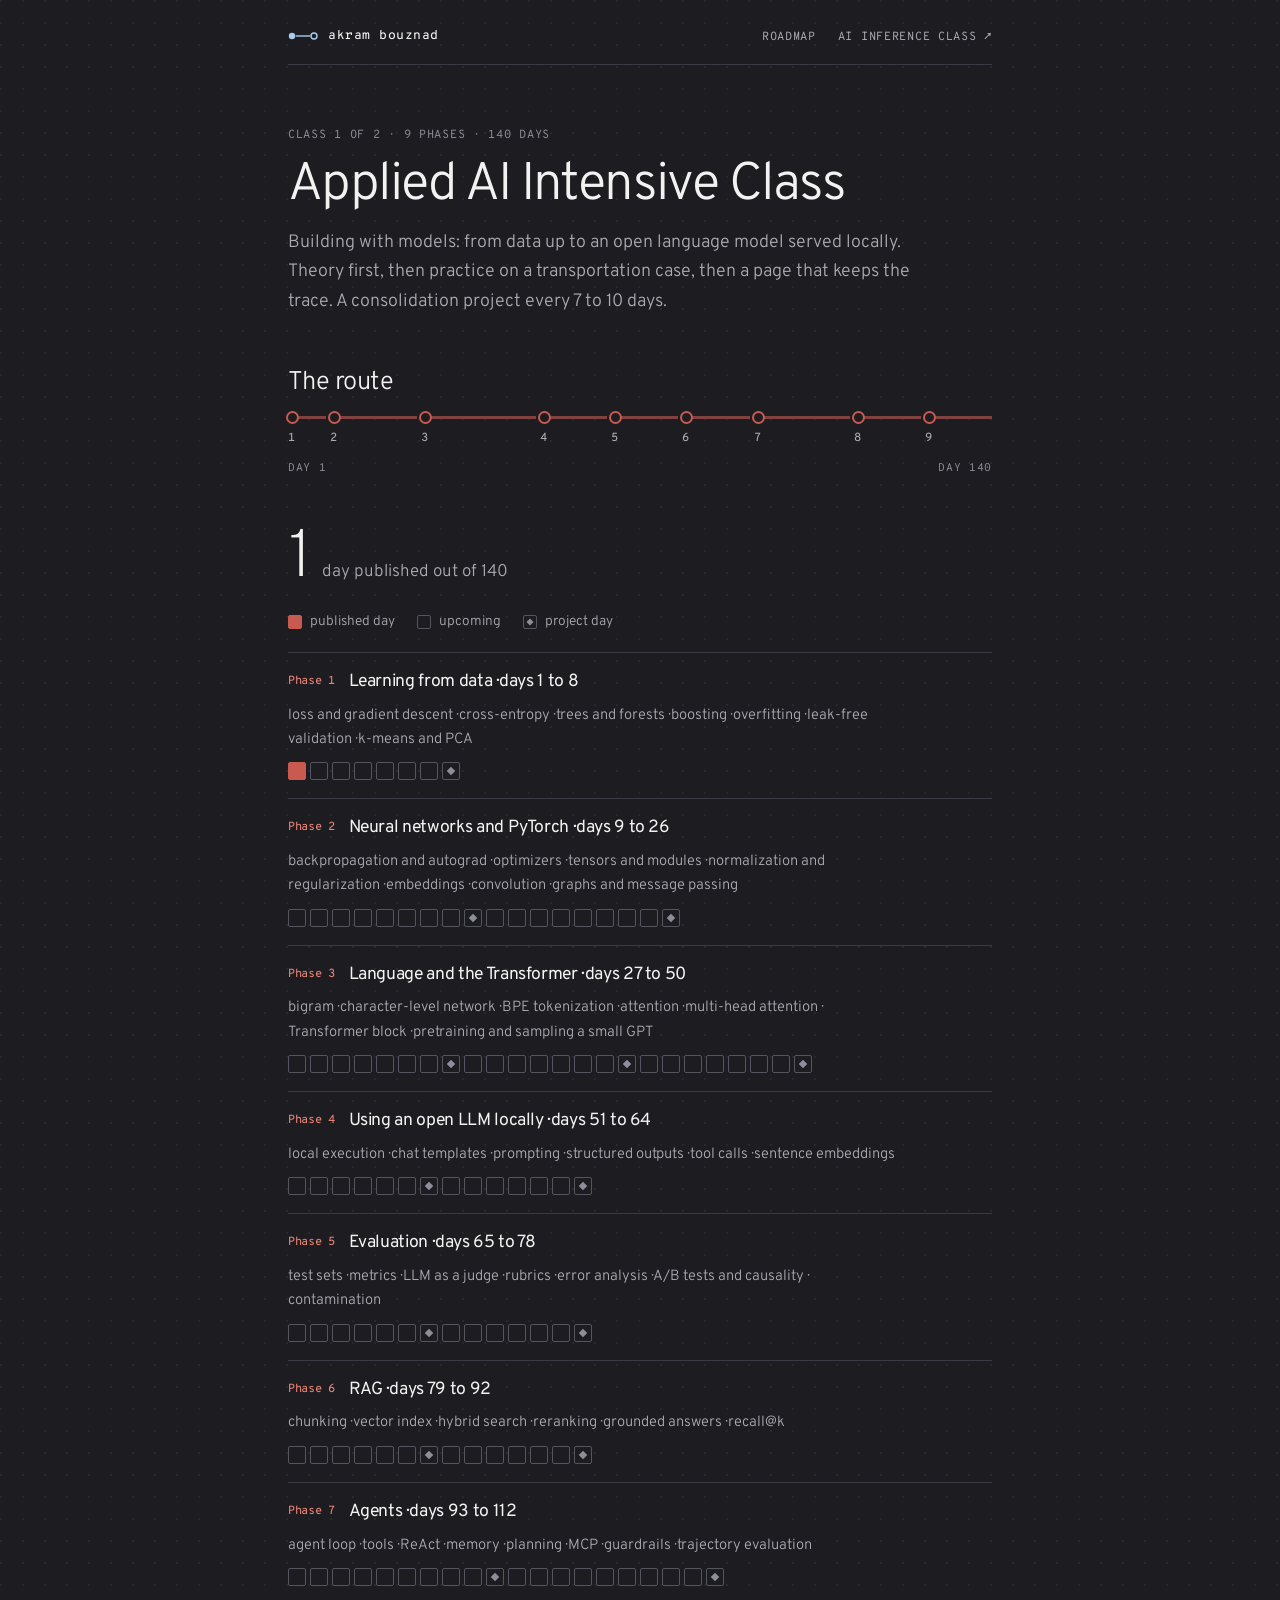
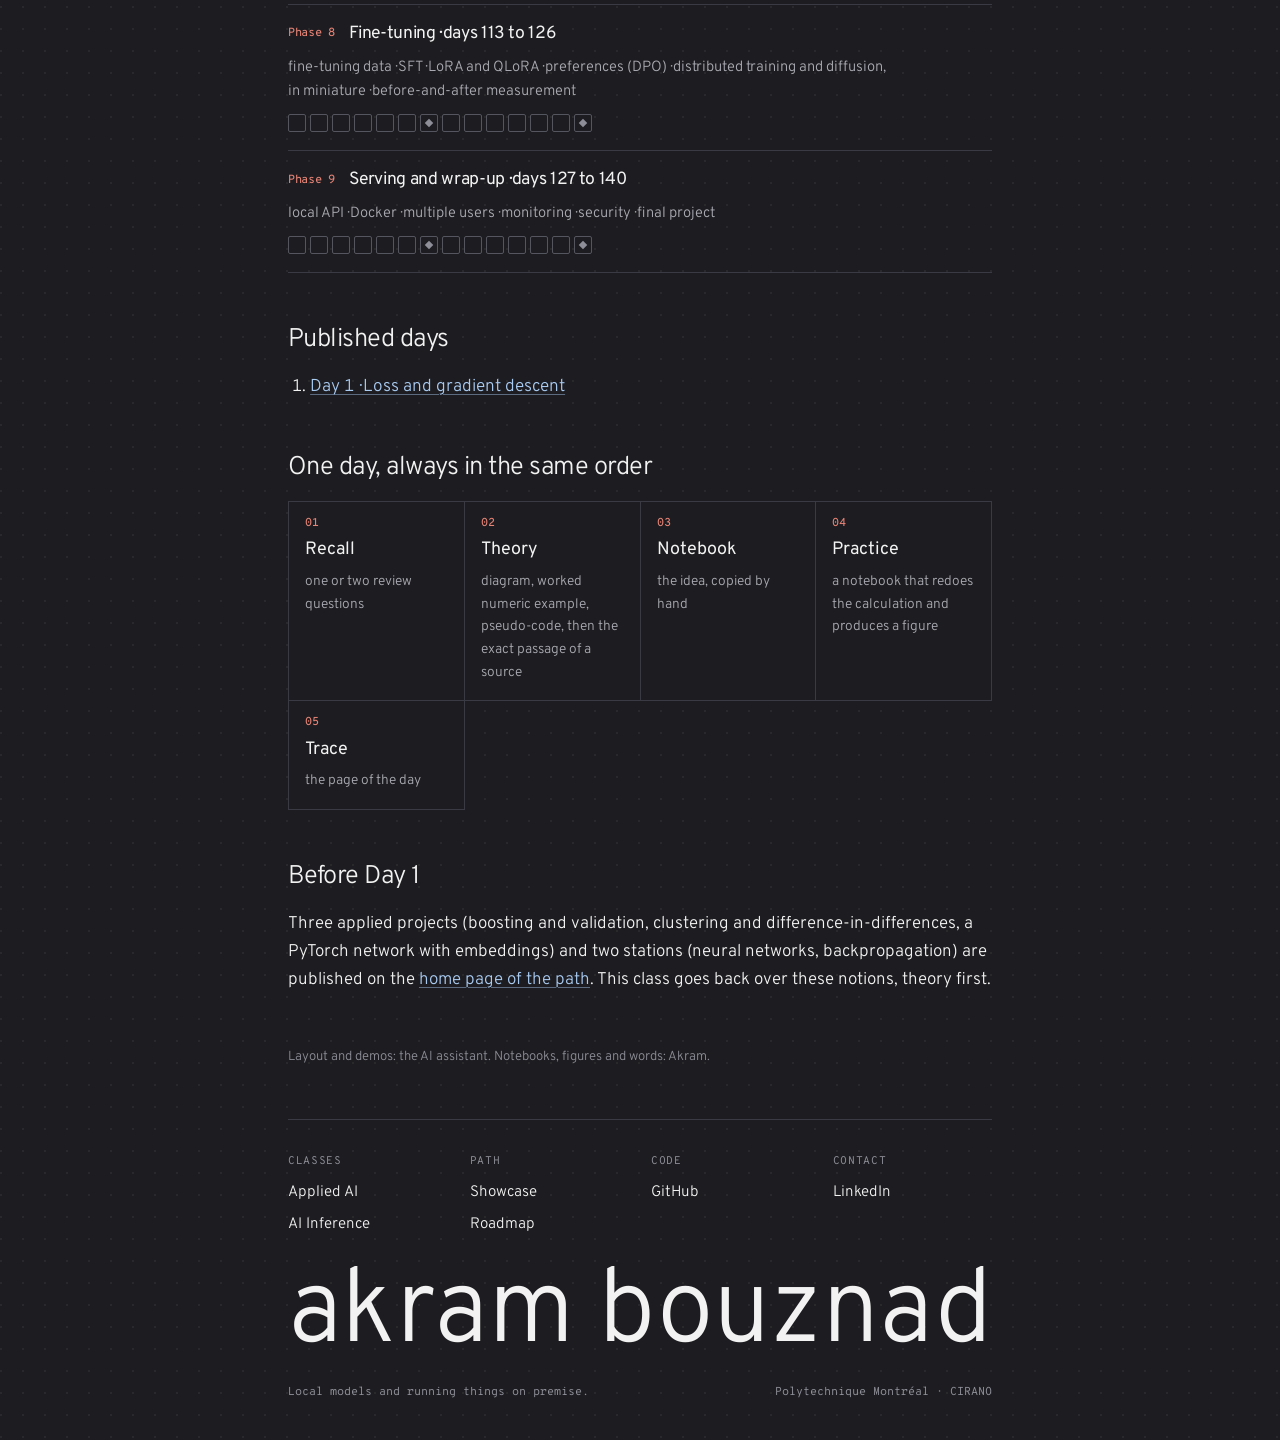
==== commit 8d47bf7c: "Study map identity: neutral charcoal with a dot grid, Overpass, salmon, mint and blue; one large foo" ====
--- a/docs/index.html
+++ b/docs/index.html
@@ -7,7 +7,7 @@
 <meta name="description" content="A 140-day intensive class in applied AI: from data up to an open language model served locally. Theory first, one page a day, a project every 7 to 10 days.">
 <link rel="preconnect" href="https://fonts.googleapis.com">
 <link rel="preconnect" href="https://fonts.gstatic.com" crossorigin>
-<link rel="stylesheet" href="https://fonts.googleapis.com/css2?family=Hanken+Grotesk:ital,wght@0,300..600;1,300..600&family=IBM+Plex+Mono:wght@400;500&family=Newsreader:ital,opsz,wght@0,6..72,300..500;1,6..72,300..500&display=swap">
+<link rel="stylesheet" href="https://fonts.googleapis.com/css2?family=Overpass+Mono:wght@400;500&family=Overpass:ital,wght@0,200..700;1,300..500&display=swap">
 <link rel="stylesheet" href="style.css">
 </head>
 <body>
@@ -66,6 +66,16 @@
   </section>
 
   <p class="attribution">Layout and demos: the AI assistant. Notebooks, figures and words: Akram.</p>
+  <footer class="pied">
+    <div class="pied-colonnes">
+      <div><p class="pied-titre">Classes</p><ul><li><a href="https://akrambouznad789-cyber.github.io/applied-ai-intensive-class/">Applied AI</a></li><li><a href="https://akrambouznad789-cyber.github.io/ai-inference-intensive-class/">AI Inference</a></li></ul></div>
+      <div><p class="pied-titre">Path</p><ul><li><a href="https://akrambouznad789-cyber.github.io/">Showcase</a></li><li><a href="https://akrambouznad789-cyber.github.io/roadmap-ia/">Roadmap</a></li></ul></div>
+      <div><p class="pied-titre">Code</p><ul><li><a href="https://github.com/akrambouznad789-cyber">GitHub</a></li></ul></div>
+      <div><p class="pied-titre">Contact</p><ul><li><a href="https://www.linkedin.com/in/akram-bouznad-68aa7b292/">LinkedIn</a></li></ul></div>
+    </div>
+    <svg class="pied-nom" viewBox="0 0 1000 128" role="img" aria-label="Akram Bouznad"><text x="0" y="106" font-size="150" textLength="1000" lengthAdjust="spacingAndGlyphs">akram bouznad</text></svg>
+    <p class="pied-bas"><span>Local models and running things on premise.</span><span>Polytechnique Montréal · CIRANO</span></p>
+  </footer>
 </main>
 
 <!-- The only thing to update each day: one line per published day, for example
--- a/docs/style.css
+++ b/docs/style.css
@@ -1,31 +1,31 @@
 /* Pages des deux classes intensives : la route des 140 jours et une fiche par jour.
    Le même fichier sert aux deux classes : une retouche ici se reporte dans l'autre classe.
-   Identité « Route de nuit » : un graphite bleuté, une ligne ambre comme une route la nuit, des courbes de niveau.
-   Newsreader (titres), Hanken Grotesk en poids fins (texte), IBM Plex Mono (étiquettes, chiffres, code).
-   Sombre seulement : la même ambiance d'une page à l'autre, sur la vitrine, la page d'accueil et les deux classes. */
+   Identité « Carte d'étude » : le charbon neutre d'une carte d'étude, une trame de points, des traits fins,
+   quelques couleurs franches ; Overpass (titres et texte, poids fins) et Overpass Mono (étiquettes, chiffres, code).
+   Sombre seulement : la même ambiance sur la vitrine, la page d'accueil et les deux classes. */
 :root {
-  --fond: #232830;
-  --surface: #2A3039;
-  --relief: #323944;
-  --texte: #ECE7DD;
-  --secondaire: #AAB2BE;
-  --discret: #959EAC;       /* étiquettes en mono : 4,5:1 au moins sur le fond et les surfaces */
-  --filet: #3B4350;
-  --filet-fort: #4E5866;
-  --signature: #EDBA5C;     /* l'ambre de l'identité : la marque, les numéros */
-  --accent: #EDBA5C;        /* liens et focus */
-  --marque: #CB9027;        /* série 1 des graphiques et couleur de la classe : ce qu'on veut montrer */
-  --serie-2: #2FAE9D;       /* sarcelle : la classe Inférence */
-  --serie-3: #5E8FE6;       /* bleu : la recherche */
-  --neutre: #5B6473;        /* le contexte dans un graphique */
-  --sur-marque: #1B1F26;    /* texte posé sur un aplat de couleur */
-  --police-titre: "Newsreader", Georgia, "Times New Roman", serif;
-  --police-texte: "Hanken Grotesk", "Segoe UI", system-ui, sans-serif;
-  --police-code: "IBM Plex Mono", ui-monospace, Consolas, monospace;
+  --fond: #1D1D21;
+  --surface: #25252C;
+  --relief: #2E2E36;
+  --texte: #F2F2F2;
+  --secondaire: #ABABB3;
+  --discret: #8E8E98;       /* étiquettes en mono : 4,5:1 au moins sur le fond et les surfaces */
+  --filet: #3A3A44;
+  --filet-fort: #55555F;
+  --accent: #A9CBF2;        /* liens, focus et la marque : le bleu clair de la carte */
+  --marque: #C95A50;        /* série 1 et couleur de la classe Applied AI (saumon) : ce qu'on veut montrer */
+  --marque-texte: #E58376;  /* la même couleur, assez claire pour un texte ou un chiffre */
+  --serie-2: #41B490;       /* menthe : la classe AI Inference */
+  --serie-3: #6E9EE2;       /* bleu : la recherche */
+  --neutre: #55555F;        /* le contexte dans un graphique */
+  --sur-marque: #151517;    /* texte posé sur un aplat de couleur */
+  --police-titre: "Overpass", "Segoe UI", system-ui, sans-serif;
+  --police-texte: "Overpass", "Segoe UI", system-ui, sans-serif;
+  --police-code: "Overpass Mono", ui-monospace, Consolas, monospace;
   color-scheme: dark;
 }
-/* La classe Inférence prend la sarcelle pour ses jours et ses liens ; la marque reste ambre. */
-.classe-inference { --marque: var(--serie-2); --accent: #5CC9B8; }
+/* La classe AI Inference prend la menthe pour ses jours et ses graphiques. */
+.classe-inference { --marque: var(--serie-2); --marque-texte: #5CC9A5; }
 
 * { box-sizing: border-box; }
 [hidden] { display: none !important; }
@@ -33,32 +33,35 @@
 .sr-titre { position: absolute; width: 1px; height: 1px; overflow: hidden; clip-path: inset(50%); white-space: nowrap; }
 body {
   margin: 0;
-  background: var(--fond);
+  background-color: var(--fond);
+  /* La trame de points de la carte d'étude */
+  background-image: radial-gradient(circle at 1px 1px, rgb(255 255 255 / 0.05) 1px, transparent 1.5px);
+  background-size: 22px 22px;
   color: var(--texte);
   font-family: var(--police-texte);
   font-weight: 300;
   font-size: 17px;
-  line-height: 1.7;
+  line-height: 1.65;
   -webkit-font-smoothing: antialiased;
   -moz-osx-font-smoothing: grayscale;
 }
-::selection { background: color-mix(in oklab, var(--signature) 35%, transparent); }
+::selection { background: color-mix(in oklab, var(--accent) 35%, transparent); }
 img { max-width: 100%; height: auto; }
 .page-jour, .page-jours {
   max-width: 46rem;
   margin: 0 auto;
   padding-left: max(16px, env(safe-area-inset-left, 0px));
   padding-right: max(16px, env(safe-area-inset-right, 0px));
-  padding-block: 22px 72px;
+  padding-block: 22px 40px;
   display: grid;
   gap: 52px;
 }
 .page-jour > *, .page-jours > * { min-width: 0; }
-h1, h2, h3 { margin: 0; text-wrap: balance; font-family: var(--police-titre); font-weight: 400; letter-spacing: -0.01em; }
-h1 { font-size: clamp(2.3rem, 6vw, 3.3rem); line-height: 1.05; font-weight: 300; }
-h2 { font-size: 1.6rem; line-height: 1.15; }
-h3 { font-size: 1.18rem; line-height: 1.25; }
-strong, b { font-weight: 500; }
+h1, h2, h3 { margin: 0; text-wrap: balance; font-family: var(--police-titre); font-weight: 400; letter-spacing: -0.02em; }
+h1 { font-size: clamp(2.3rem, 6vw, 3.3rem); line-height: 1.04; font-weight: 300; letter-spacing: -0.03em; }
+h2 { font-size: 1.6rem; line-height: 1.15; font-weight: 300; }
+h3 { font-size: 1.15rem; line-height: 1.3; }
+strong, b { font-weight: 600; }
 p, ul, ol { margin: 0; }
 ul, ol { padding-left: 1.3em; display: grid; gap: 6px; }
 a { color: var(--accent); text-decoration-thickness: 1px; text-underline-offset: 3px; text-decoration-color: color-mix(in oklab, var(--accent) 45%, transparent); }
@@ -73,26 +76,20 @@
 }
 .signature {
   display: inline-flex; align-items: center; gap: 10px; color: var(--texte); text-decoration: none;
-  font: 500 0.78rem/1 var(--police-code); letter-spacing: 0.06em;
-}
-.signature svg { width: 30px; height: 10px; color: var(--signature); flex: none; }
+  font: 500 0.8rem/1 var(--police-code); letter-spacing: 0.04em;
+}
+.signature svg { width: 30px; height: 10px; color: var(--accent); flex: none; }
 .liens-haut { display: flex; flex-wrap: wrap; gap: 6px 22px; list-style: none; padding: 0; margin: 0; }
-.liens-haut a, .retour a {
-  font: 400 0.72rem/1.4 var(--police-code); letter-spacing: 0.1em; text-transform: uppercase;
+.liens-haut a {
+  font: 400 0.74rem/1.4 var(--police-code); letter-spacing: 0.06em; text-transform: uppercase;
   color: var(--secondaire); text-decoration: none;
 }
-.liens-haut a:hover, .retour a:hover { color: var(--texte); }
-
-/* En-tête : courbes de niveau discrètes, de la couleur de la classe. */
-.entete { display: grid; gap: 14px; position: relative; isolation: isolate; padding-top: 10px; }
-.entete::before {
-  content: ""; position: absolute; z-index: -1; top: -6px; right: 0; width: min(400px, 72%); height: 210px;
-  background: var(--marque); opacity: 0.15; pointer-events: none;
-  -webkit-mask: url("data:image/svg+xml,%3Csvg xmlns='http://www.w3.org/2000/svg' viewBox='0 0 440 230' fill='none' stroke='black' stroke-width='1'%3E%3Cg transform='translate(300 108)'%3E%3Cpath vector-effect='non-scaling-stroke' d='M-150-8C-142-70-62-104 18-98S162-52 156 8 88 108 0 102-158 52-150-8Z'/%3E%3Cpath vector-effect='non-scaling-stroke' transform='rotate(5) scale(.8)' d='M-150-8C-142-70-62-104 18-98S162-52 156 8 88 108 0 102-158 52-150-8Z'/%3E%3Cpath vector-effect='non-scaling-stroke' transform='rotate(10) scale(.61)' d='M-150-8C-142-70-62-104 18-98S162-52 156 8 88 108 0 102-158 52-150-8Z'/%3E%3Cpath vector-effect='non-scaling-stroke' transform='rotate(16) scale(.43)' d='M-150-8C-142-70-62-104 18-98S162-52 156 8 88 108 0 102-158 52-150-8Z'/%3E%3Cpath vector-effect='non-scaling-stroke' transform='rotate(23) scale(.26)' d='M-150-8C-142-70-62-104 18-98S162-52 156 8 88 108 0 102-158 52-150-8Z'/%3E%3Cpath vector-effect='non-scaling-stroke' transform='translate(-232 70) rotate(-8) scale(.5)' d='M-150-8C-142-70-62-104 18-98S162-52 156 8 88 108 0 102-158 52-150-8Z'/%3E%3Cpath vector-effect='non-scaling-stroke' transform='translate(-232 70) rotate(-2) scale(.3)' d='M-150-8C-142-70-62-104 18-98S162-52 156 8 88 108 0 102-158 52-150-8Z'/%3E%3C/g%3E%3C/svg%3E") no-repeat right top / contain;
-  mask: url("data:image/svg+xml,%3Csvg xmlns='http://www.w3.org/2000/svg' viewBox='0 0 440 230' fill='none' stroke='black' stroke-width='1'%3E%3Cg transform='translate(300 108)'%3E%3Cpath vector-effect='non-scaling-stroke' d='M-150-8C-142-70-62-104 18-98S162-52 156 8 88 108 0 102-158 52-150-8Z'/%3E%3Cpath vector-effect='non-scaling-stroke' transform='rotate(5) scale(.8)' d='M-150-8C-142-70-62-104 18-98S162-52 156 8 88 108 0 102-158 52-150-8Z'/%3E%3Cpath vector-effect='non-scaling-stroke' transform='rotate(10) scale(.61)' d='M-150-8C-142-70-62-104 18-98S162-52 156 8 88 108 0 102-158 52-150-8Z'/%3E%3Cpath vector-effect='non-scaling-stroke' transform='rotate(16) scale(.43)' d='M-150-8C-142-70-62-104 18-98S162-52 156 8 88 108 0 102-158 52-150-8Z'/%3E%3Cpath vector-effect='non-scaling-stroke' transform='rotate(23) scale(.26)' d='M-150-8C-142-70-62-104 18-98S162-52 156 8 88 108 0 102-158 52-150-8Z'/%3E%3Cpath vector-effect='non-scaling-stroke' transform='translate(-232 70) rotate(-8) scale(.5)' d='M-150-8C-142-70-62-104 18-98S162-52 156 8 88 108 0 102-158 52-150-8Z'/%3E%3Cpath vector-effect='non-scaling-stroke' transform='translate(-232 70) rotate(-2) scale(.3)' d='M-150-8C-142-70-62-104 18-98S162-52 156 8 88 108 0 102-158 52-150-8Z'/%3E%3C/g%3E%3C/svg%3E") no-repeat right top / contain;
-}
-.surtitre { font: 400 0.72rem/1.5 var(--police-code); letter-spacing: 0.12em; text-transform: uppercase; color: var(--discret); }
-.chapeau { font-size: 1.1rem; color: var(--secondaire); max-width: 60ch; }
+.liens-haut a:hover { color: var(--texte); }
+
+/* En-tête */
+.entete { display: grid; gap: 14px; padding-top: 10px; }
+.surtitre { font: 400 0.74rem/1.5 var(--police-code); letter-spacing: 0.06em; text-transform: uppercase; color: var(--discret); }
+.chapeau { font-size: 1.12rem; color: var(--secondaire); max-width: 60ch; }
 /* Le compteur du jour : une route, et un nœud là où on en est. */
 .compteur { height: 2px; background: var(--filet); position: relative; margin-block: 4px; }
 .compteur span { display: block; height: 100%; background: var(--marque); position: relative; }
@@ -104,7 +101,7 @@
 /* Sections numérotées : l'ordre de la journée (notions, démo, mots, sources) */
 .page-jour section { display: grid; gap: 18px; padding-top: 30px; border-top: 1px solid var(--filet); }
 .page-jour section > * { min-width: 0; }
-.numero { font: 500 0.72rem/1 var(--police-code); letter-spacing: 0.1em; color: var(--marque); margin-right: 14px; vertical-align: 0.32em; }
+.numero { font: 500 0.74rem/1 var(--police-code); color: var(--marque-texte); margin-right: 14px; vertical-align: 0.3em; }
 .page-jour p { max-width: 68ch; }
 
 /* Encadrés : seuls le schéma et la démo sont des objets à part */
@@ -126,10 +123,10 @@
 
 /* Tableaux de chiffres : les nombres en mono, alignés à droite */
 table.chiffres { border-collapse: collapse; width: 100%; font-variant-numeric: tabular-nums; }
-table.chiffres th { font: 400 0.68rem/1.4 var(--police-code); letter-spacing: 0.1em; text-transform: uppercase; color: var(--discret); text-align: right; padding: 8px 10px; border-bottom: 1px solid var(--filet-fort); }
+table.chiffres th { font: 400 0.7rem/1.4 var(--police-code); letter-spacing: 0.06em; text-transform: uppercase; color: var(--discret); text-align: right; padding: 8px 10px; border-bottom: 1px solid var(--filet-fort); }
 table.chiffres td { font: 400 0.86rem/1.5 var(--police-code); text-align: right; padding: 7px 10px; border-bottom: 1px solid var(--filet); white-space: nowrap; }
 table.chiffres th:first-child, table.chiffres td:first-child { text-align: left; }
-table.chiffres tfoot td { border-bottom: none; color: var(--signature); font-weight: 500; }
+table.chiffres tfoot td { border-bottom: none; color: var(--marque-texte); font-weight: 500; }
 
 /* Ce qui reste à écrire par Akram */
 .a-ecrire { border: 1px dashed var(--filet-fort); border-radius: 3px; padding: 12px 14px; color: var(--secondaire); font-style: italic; }
@@ -137,11 +134,11 @@
 /* Commandes des démos */
 .commandes { display: flex; flex-wrap: wrap; gap: 8px; align-items: center; }
 .bouton {
-  font: 500 0.72rem/1 var(--police-code); letter-spacing: 0.08em; text-transform: uppercase;
+  font: 500 0.74rem/1 var(--police-code); letter-spacing: 0.04em; text-transform: uppercase;
   padding: 10px 14px 9px; border-radius: 2px; border: 1px solid var(--filet-fort);
   background: transparent; color: var(--texte); cursor: pointer;
 }
-.bouton:hover { border-color: var(--marque); color: var(--accent); }
+.bouton:hover { border-color: var(--marque); color: var(--marque-texte); }
 .bouton[aria-pressed="true"] { background: var(--marque); color: var(--sur-marque); border-color: var(--marque); }
 .lecture { font-family: var(--police-code); font-size: 0.82rem; color: var(--secondaire); }
 .lecture strong { color: var(--texte); font-weight: 500; }
@@ -172,17 +169,17 @@
   border-top: 1px solid var(--filet); border-left: 1px solid var(--filet);
 }
 .carte-source {
-  border-right: 1px solid var(--filet); border-bottom: 1px solid var(--filet);
+  border-right: 1px solid var(--filet); border-bottom: 1px solid var(--filet); background: var(--fond);
   padding: 18px 18px 16px; display: grid; gap: 8px; align-content: start; transition: background 0.15s;
 }
 .carte-source:hover { background: var(--surface); }
-.type-source { display: flex; align-items: center; gap: 8px; font: 400 0.68rem/1.4 var(--police-code); letter-spacing: 0.12em; text-transform: uppercase; color: var(--discret); }
-.type-source svg { width: 13px; height: 13px; color: var(--marque); flex: none; }
-.carte-source h3 { font-size: 1.12rem; line-height: 1.3; }
-.passage { font: 400 0.78rem/1.5 var(--police-code); color: var(--secondaire); }
-.citation { font-family: var(--police-titre); font-style: italic; font-size: 1.02rem; border-left: 1px solid var(--marque); padding-left: 12px; }
+.type-source { display: flex; align-items: center; gap: 8px; font: 400 0.7rem/1.4 var(--police-code); letter-spacing: 0.06em; text-transform: uppercase; color: var(--discret); }
+.type-source svg { width: 13px; height: 13px; color: var(--marque-texte); flex: none; }
+.carte-source h3 { font-size: 1.08rem; line-height: 1.3; }
+.passage { font: 400 0.8rem/1.5 var(--police-code); color: var(--secondaire); }
+.citation { font-style: italic; font-size: 0.98rem; border-left: 1px solid var(--marque); padding-left: 12px; }
 .bouton-source {
-  justify-self: start; margin-top: 4px; font: 500 0.7rem/1 var(--police-code); letter-spacing: 0.1em; text-transform: uppercase;
+  justify-self: start; margin-top: 4px; font: 500 0.72rem/1 var(--police-code); letter-spacing: 0.06em; text-transform: uppercase;
   color: var(--accent); text-decoration: none;
 }
 .bouton-source:hover { text-decoration: underline; }
@@ -192,8 +189,8 @@
 .ligne-phases li { flex: var(--jours) 1 0; min-width: 0; }
 .ligne-phases a {
   display: block; position: relative; padding-top: 14px; text-decoration: none;
-  border-top: 3px solid color-mix(in oklab, var(--marque) 55%, var(--fond));
-  color: var(--secondaire); font: 500 0.72rem/1 var(--police-code);
+  border-top: 3px solid color-mix(in oklab, var(--marque) 60%, var(--fond));
+  color: var(--secondaire); font: 500 0.74rem/1 var(--police-code);
 }
 /* Une station au départ de chaque phase. */
 .ligne-phases a::before {
@@ -201,21 +198,21 @@
   background: var(--fond); border: 2px solid var(--marque);
 }
 .ligne-phases a:hover { color: var(--texte); border-top-color: var(--marque); }
-.reperes-jours { display: flex; justify-content: space-between; font: 400 0.68rem/1 var(--police-code); letter-spacing: 0.1em; text-transform: uppercase; color: var(--discret); }
+.reperes-jours { display: flex; justify-content: space-between; font: 400 0.7rem/1 var(--police-code); letter-spacing: 0.06em; text-transform: uppercase; color: var(--discret); }
 .page-jours section { display: grid; gap: 18px; }
 .page-jours section > * { min-width: 0; }
 .compte { display: flex; align-items: baseline; gap: 14px; flex-wrap: wrap; }
-.compte strong { font-family: var(--police-titre); font-size: 4.2rem; font-weight: 300; line-height: 1; color: var(--texte); }
+.compte strong { font-size: 4.2rem; font-weight: 200; line-height: 1; letter-spacing: -0.04em; color: var(--texte); }
 .compte span { color: var(--secondaire); }
 .phases { display: grid; gap: 0; border-top: 1px solid var(--filet); }
 .phase { display: grid; gap: 10px; padding-block: 18px; border-bottom: 1px solid var(--filet); scroll-margin-top: 16px; }
-.phase h3 { font-size: 1.15rem; }
-.phase h3 .numero { vertical-align: 0.2em; }
+.phase h3 { font-size: 1.1rem; }
+.phase h3 .numero { vertical-align: 0.15em; }
 .phase .contenu { color: var(--secondaire); font-size: 0.92rem; max-width: 68ch; }
 .cases { display: flex; flex-wrap: wrap; gap: 4px; list-style: none; padding: 0; }
 .case {
   position: relative; display: block; width: 18px; height: 18px; border-radius: 2px;
-  border: 1px solid var(--filet-fort); background: transparent;
+  border: 1px solid var(--filet-fort); background: var(--fond);
 }
 .case.faite { background: var(--marque); border-color: var(--marque); }
 /* Un jour de projet porte un losange : la forme dit le projet, pas la couleur seule. */
@@ -230,7 +227,7 @@
 .legende .case { width: 14px; height: 14px; }
 .legende .case.projet::after { width: 5px; height: 5px; }
 .liste-jours { font-variant-numeric: tabular-nums; }
-.liste-jours a { font-family: var(--police-titre); font-size: 1.12rem; }
+.liste-jours a { font-size: 1.08rem; }
 /* La recette d'une journée : cinq moments, toujours dans le même ordre, en grille à filets. */
 .recette {
   list-style: none; padding: 0; margin: 0; display: grid; gap: 0; counter-reset: moment;
@@ -238,11 +235,22 @@
   border-top: 1px solid var(--filet); border-left: 1px solid var(--filet);
 }
 .recette li {
-  counter-increment: moment; border-right: 1px solid var(--filet); border-bottom: 1px solid var(--filet);
+  counter-increment: moment; border-right: 1px solid var(--filet); border-bottom: 1px solid var(--filet); background: var(--fond);
   padding: 16px; display: grid; gap: 6px; align-content: start;
 }
-.recette li::before { content: "0" counter(moment); font: 500 0.7rem/1 var(--police-code); letter-spacing: 0.1em; color: var(--marque); }
-.recette strong { font-family: var(--police-titre); font-weight: 400; font-size: 1.15rem; }
+.recette li::before { content: "0" counter(moment); font: 500 0.72rem/1 var(--police-code); color: var(--marque-texte); }
+.recette strong { font-weight: 400; font-size: 1.12rem; }
 .recette .quoi { font-size: 0.86rem; color: var(--secondaire); }
 
+/* Le pied de page, le même sur tous les sites : des colonnes de liens, puis le nom en très grand. */
+.pied { display: grid; gap: 28px; padding-top: 34px; border-top: 1px solid var(--filet); }
+.pied-colonnes { display: grid; grid-template-columns: repeat(auto-fit, minmax(150px, 1fr)); gap: 22px; }
+.pied-titre { font: 400 0.7rem/1.4 var(--police-code); letter-spacing: 0.06em; text-transform: uppercase; color: var(--discret); margin-bottom: 8px; }
+.pied ul { list-style: none; padding: 0; display: grid; gap: 4px; }
+.pied ul a { color: var(--texte); text-decoration: none; font-size: 0.95rem; }
+.pied ul a:hover { color: var(--accent); }
+.pied-nom { display: block; width: 100%; height: auto; }
+.pied-nom text { font-family: var(--police-titre); font-weight: 300; fill: var(--texte); }
+.pied-bas { display: flex; flex-wrap: wrap; justify-content: space-between; gap: 6px 20px; font: 400 0.72rem/1.4 var(--police-code); color: var(--discret); }
+
 @media (prefers-reduced-motion: reduce) { * { transition: none !important; animation: none !important; } }
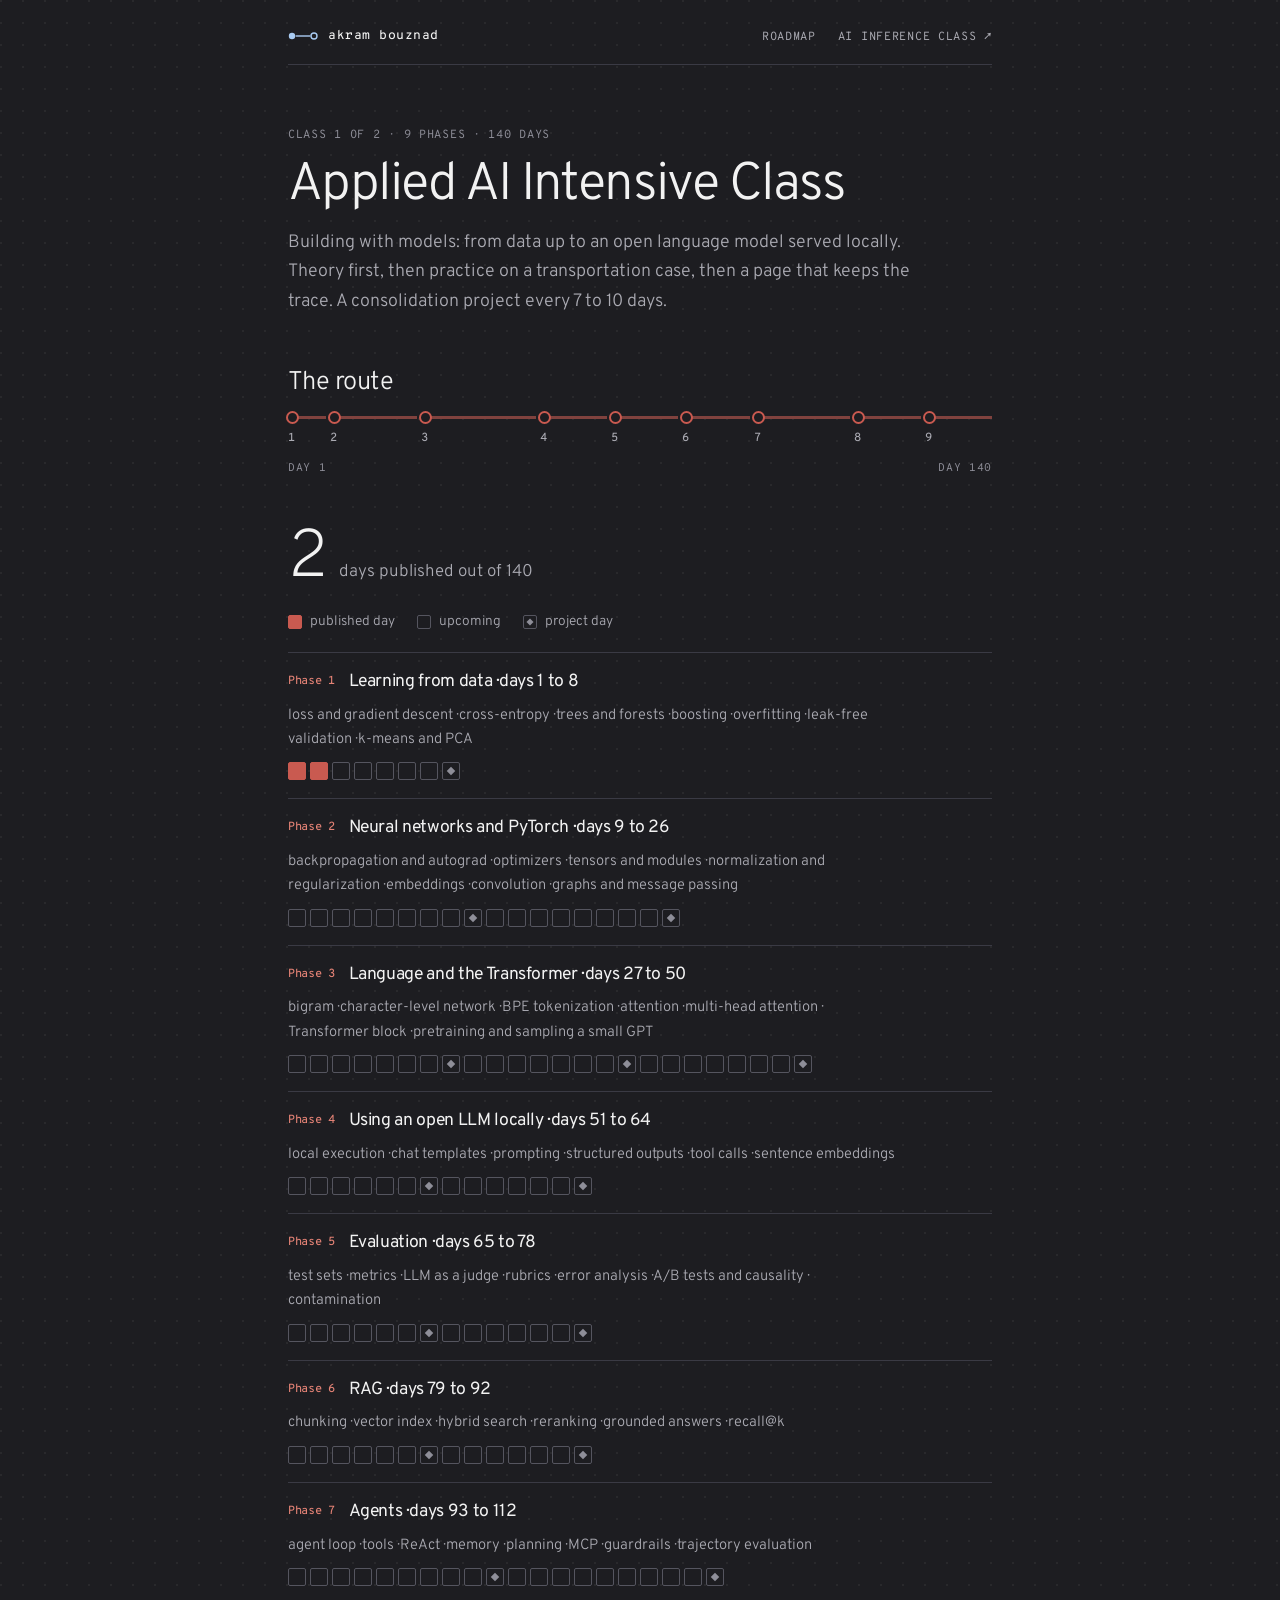
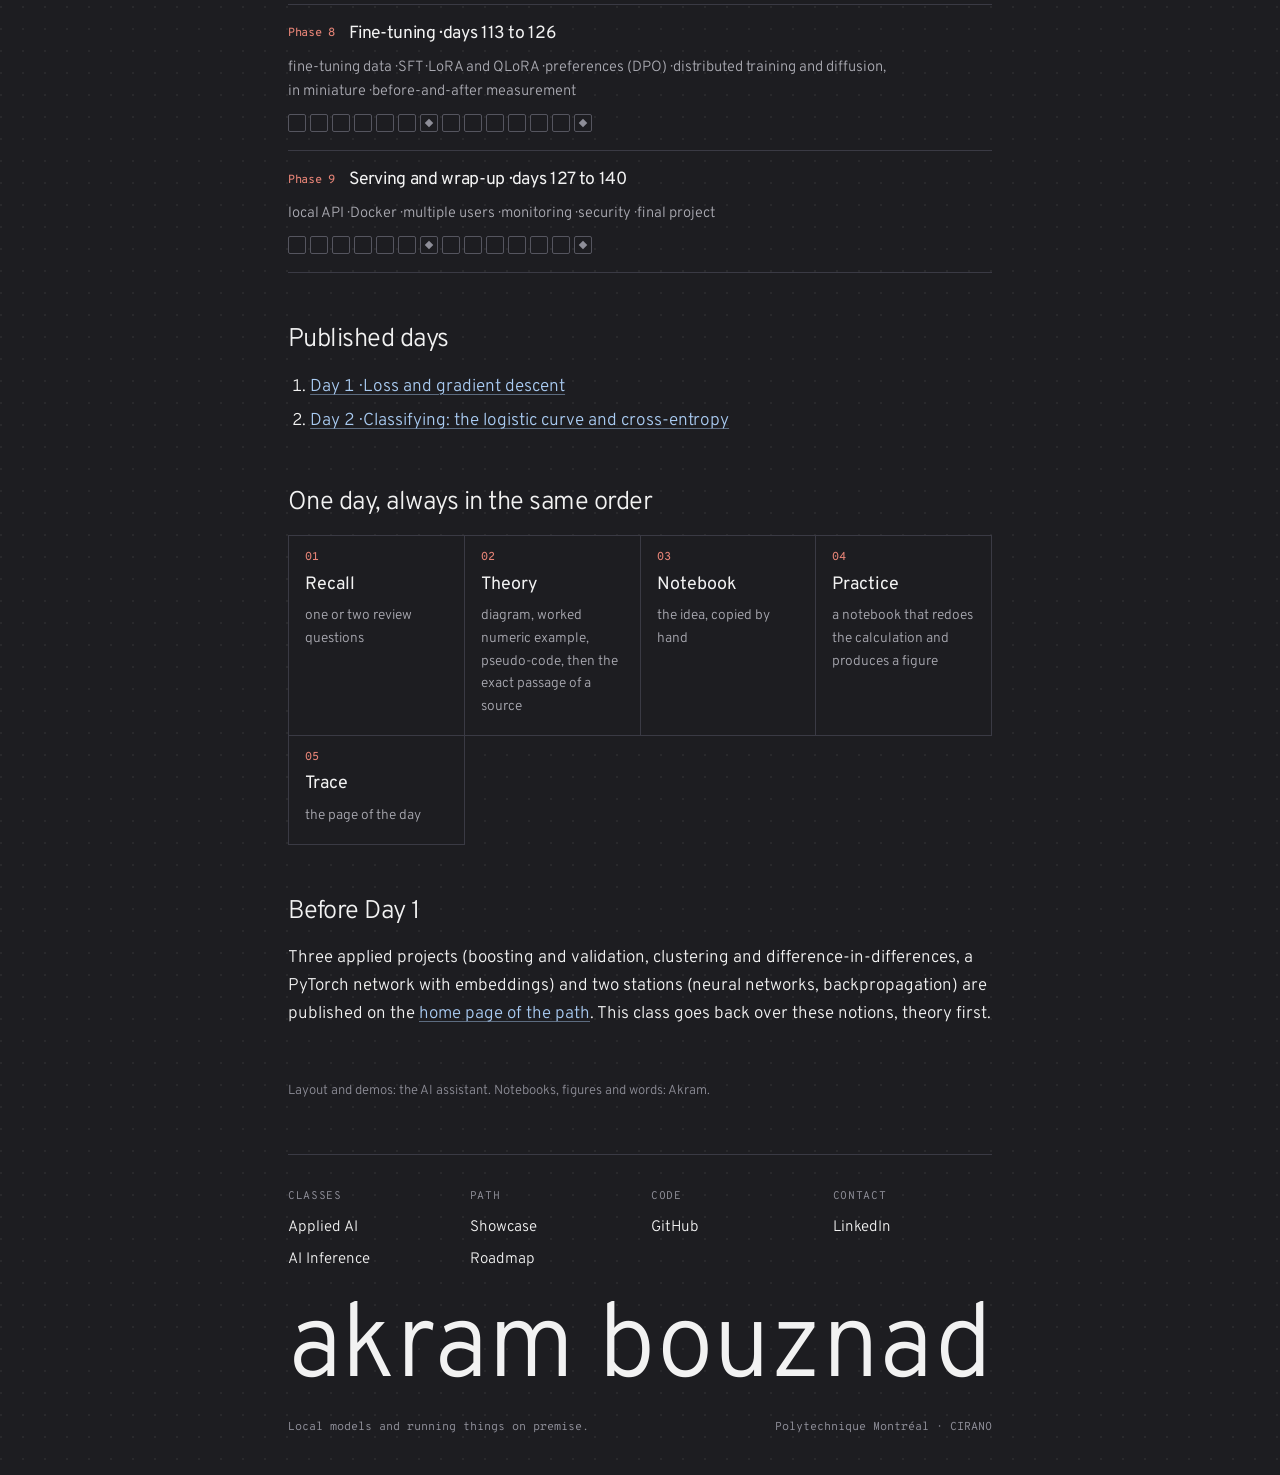
==== commit dce1840c: "Day 2: classifying with the logistic curve and cross-entropy" ====
--- a/docs/index.html
+++ b/docs/index.html
@@ -83,7 +83,8 @@
      The block ids and keys stay in French: the showcase site reads them. -->
 <script type="application/json" id="jours-publies">
 [
-  { "numero": 1, "titre": "Loss and gradient descent" }
+  { "numero": 1, "titre": "Loss and gradient descent" },
+  { "numero": 2, "titre": "Classifying: the logistic curve and cross-entropy" }
 ]
 </script>
 
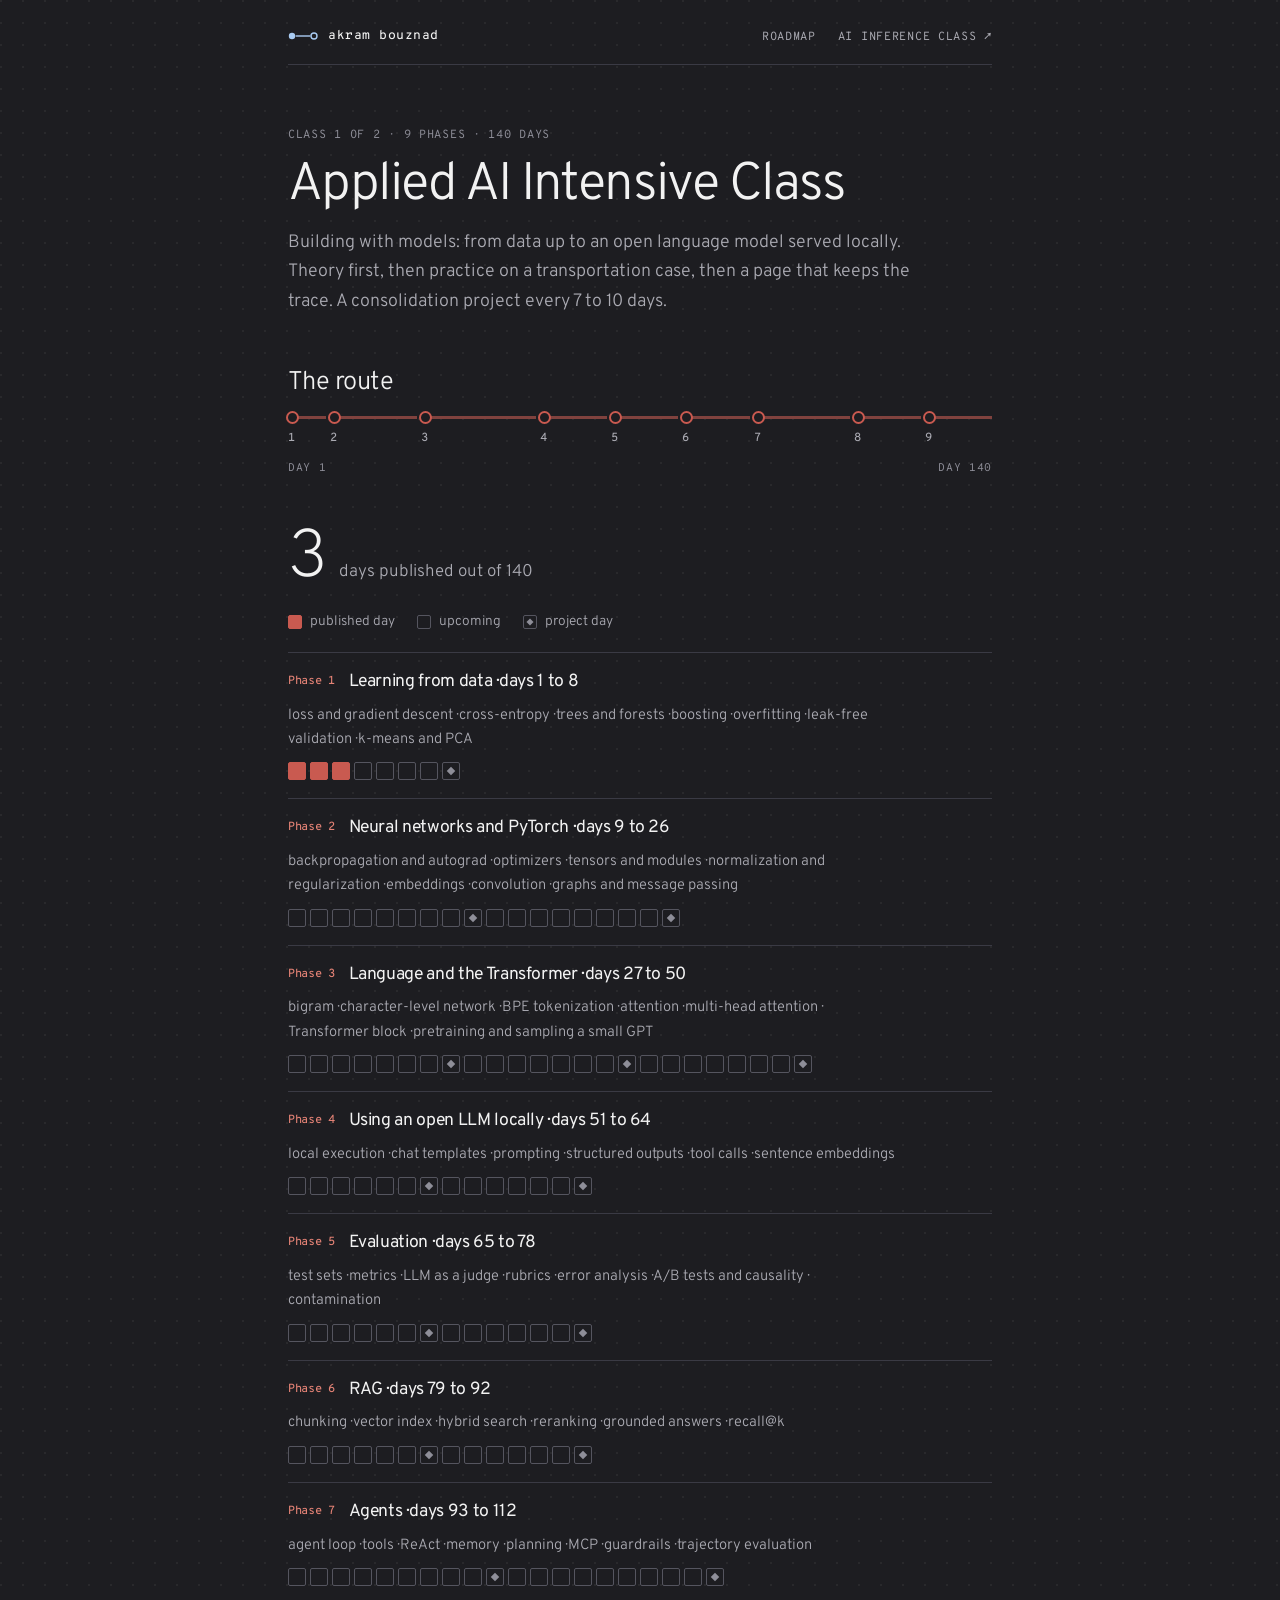
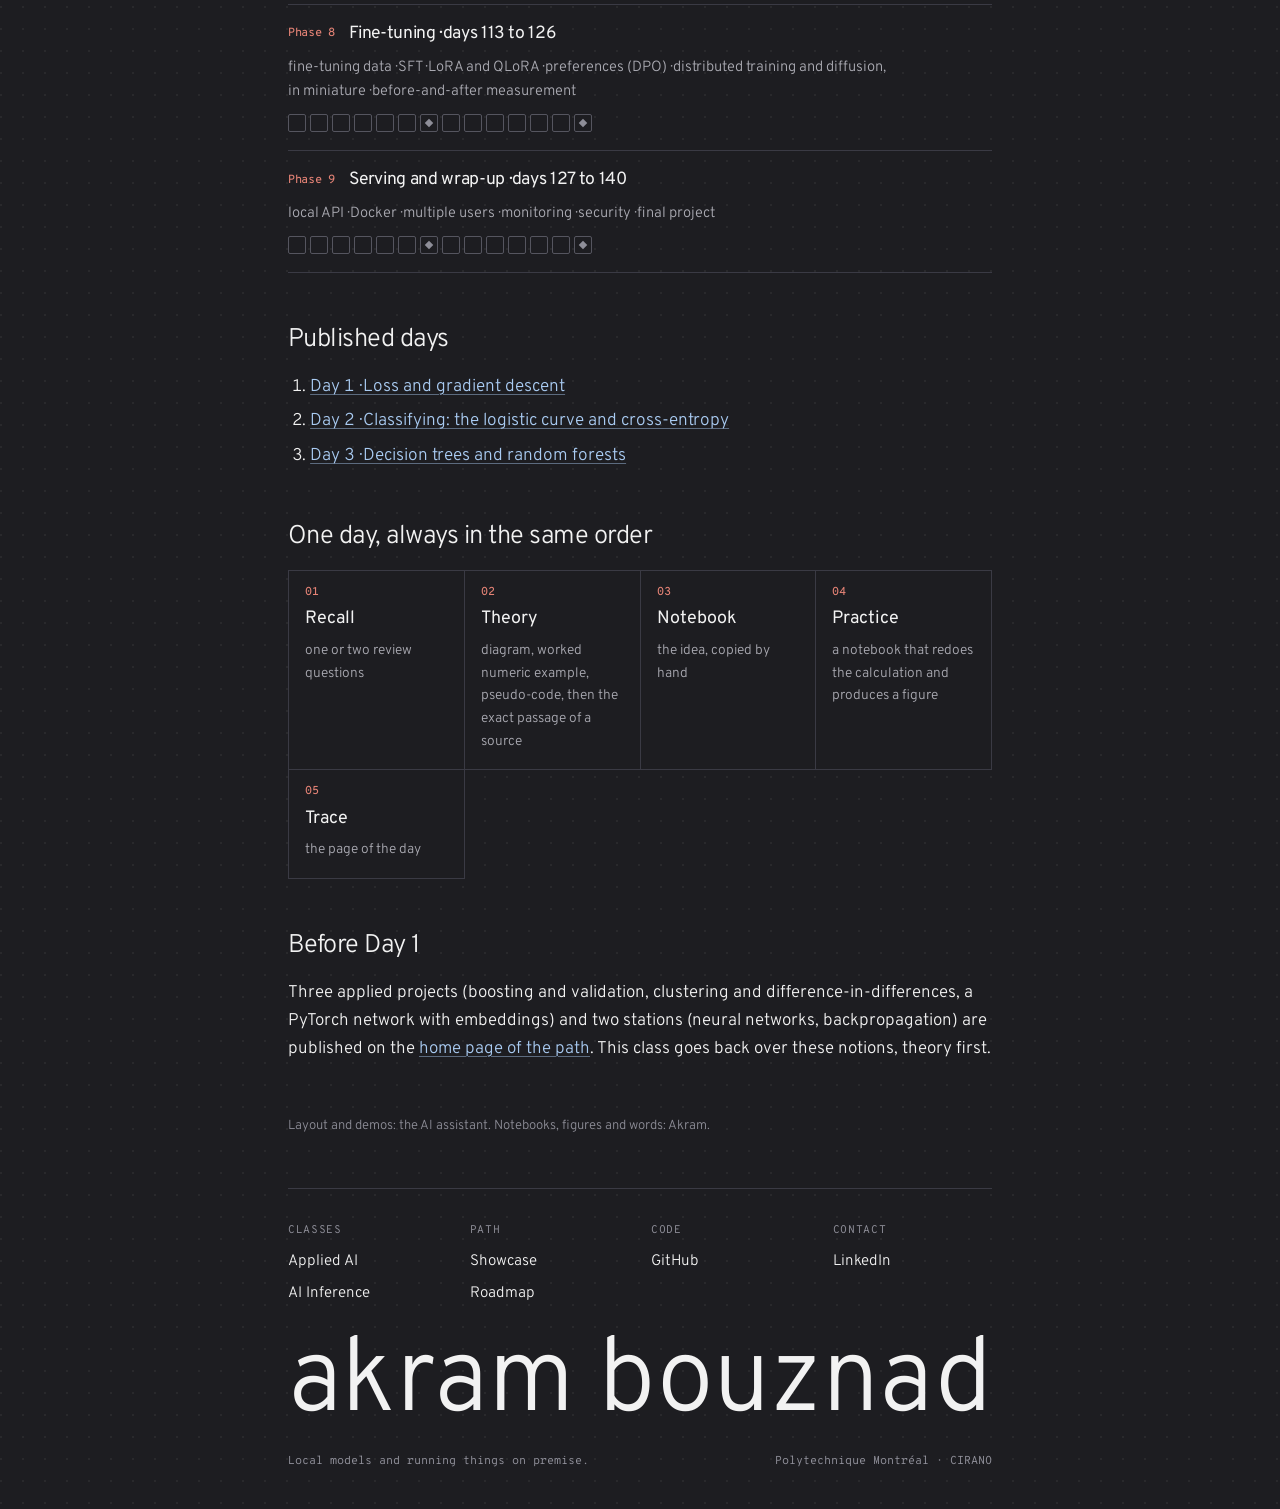
==== commit dc6c4ba6: "Day 3: decision trees and random forests" ====
--- a/docs/index.html
+++ b/docs/index.html
@@ -84,7 +84,8 @@
 <script type="application/json" id="jours-publies">
 [
   { "numero": 1, "titre": "Loss and gradient descent" },
-  { "numero": 2, "titre": "Classifying: the logistic curve and cross-entropy" }
+  { "numero": 2, "titre": "Classifying: the logistic curve and cross-entropy" },
+  { "numero": 3, "titre": "Decision trees and random forests" }
 ]
 </script>
 
